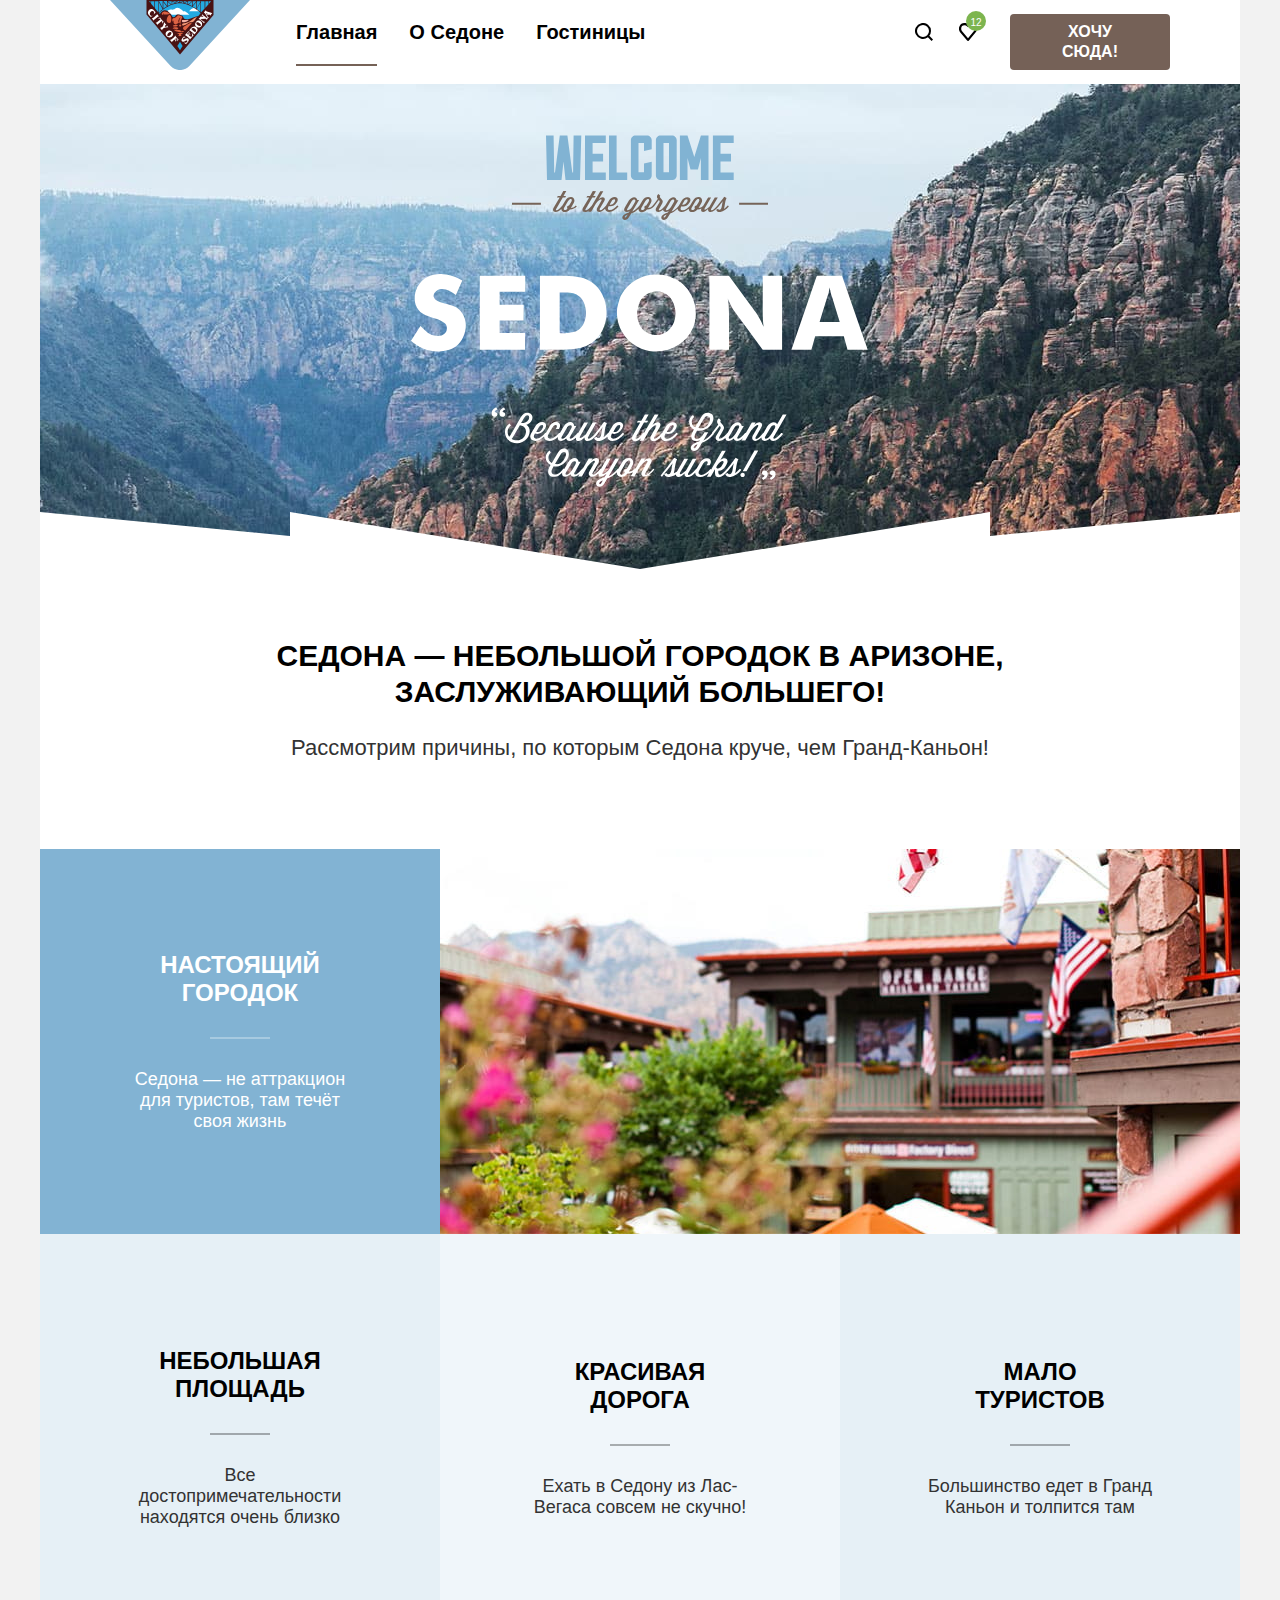
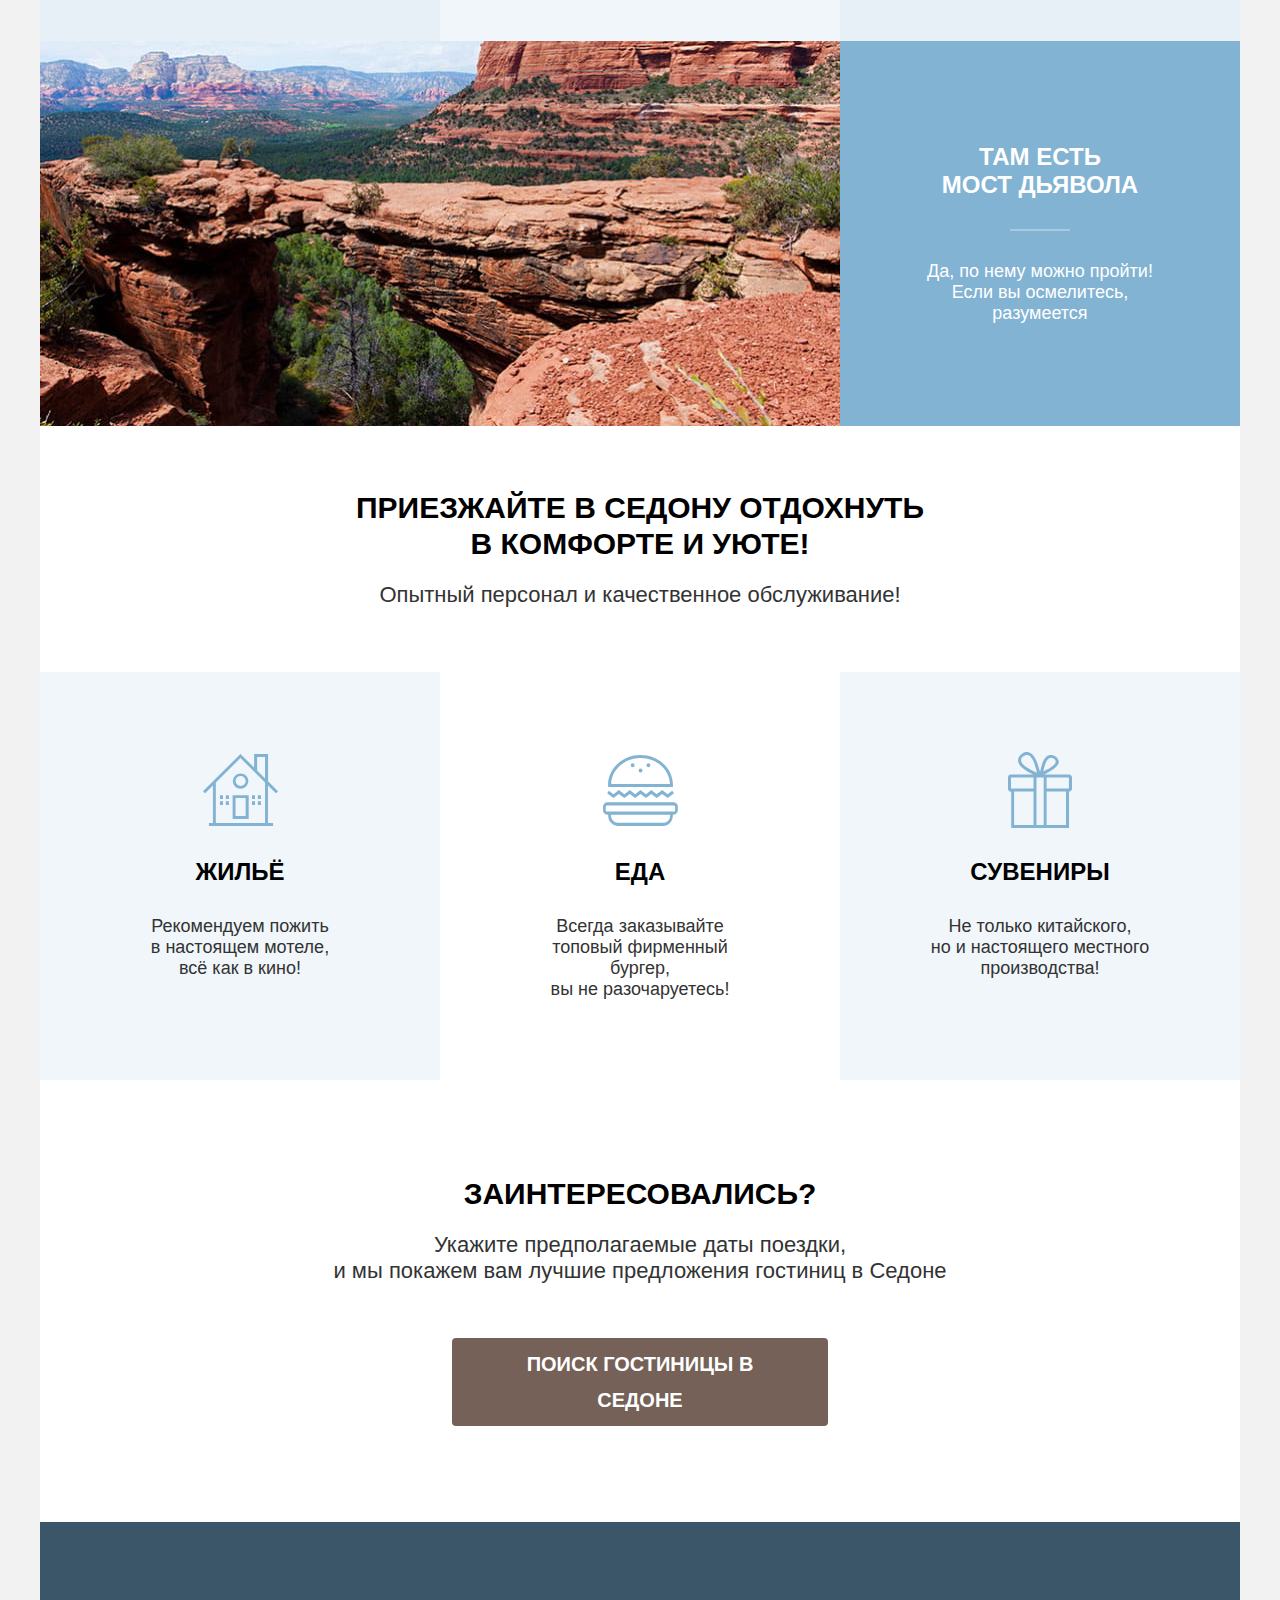
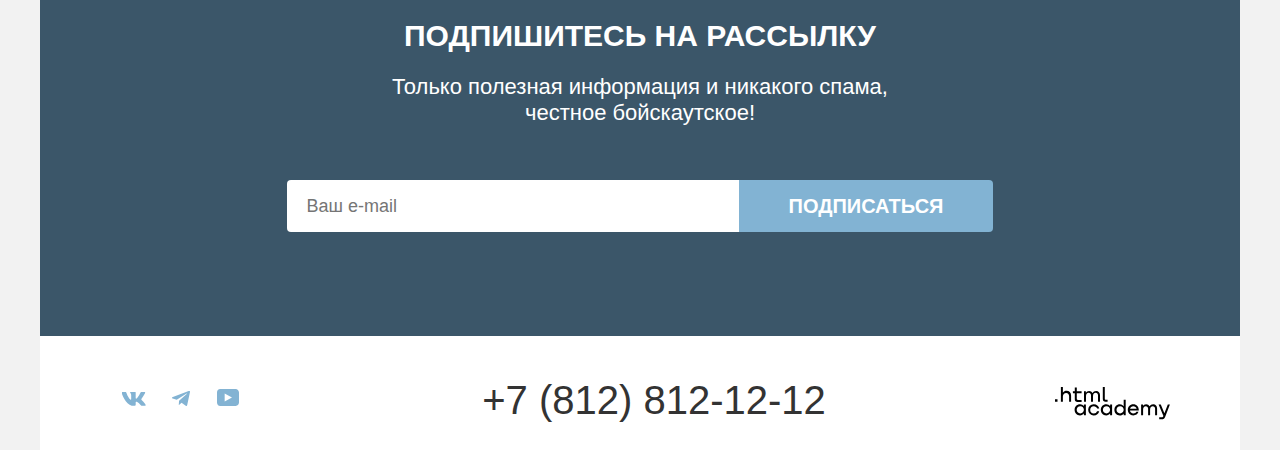
==== index.html @ d9945332 "Исправляет" ====
<!DOCTYPE html>
<html lang="ru">

<head>
  <meta charset="utf-8">
  <meta name="viewport" content="width=davice-width, intial-scale=1.0">
  <title>HTML Academy: Седона</title>
  <link rel="stylesheet" href="styles/styles.css">
</head>

<body>
  <div class="container">
    <!-- header -->
    <header class="page-header">
      <!-- navigation  -->
      <nav class="navigation">
        <a href="index.html" aria-current="page" class="link-logo">
          <img class="navigation-logo" src="images/logo/sedona-logo.svg" width="140" height="70"
            alt="Логотип города Седоны">
        </a>
        <ul class="navigation-list nobullet">
          <li class="navigation-item">
            <a class="navigation-link" href="index.html" aria-current="page">Главная</a>
          </li>
          <li class="navigation-item">
            <a class="navigation-link" href="#">О седоне</a>
          </li>
          <li class="navigation-item">
            <a class="navigation-link" href="catalog.html">Гостиницы</a>
          </li>
        </ul>
        <ul class="navigation-list navigation-user nobullet">
          <li class="navigation-item">
            <a class="navigation-link navigation-icon search-icon" href="#">
              <span class="visually-hidden">Поиск</span>
            </a>
          </li>
          <li class="navigation-item">
            <a class="navigation-link navigation-icon heart-icon" href="#">
              <span class="visually-hidden">Корзина</span>
              <span class="favourites-hotels">12</span>
            </a>
          </li>
        </ul>
        <button class="button navigation-button" type="button">Хочу сюда!</button>
      </nav>
    </header>

    <!-- main-->
    <main class="main-index main-container">
      <!-- main-bunner -->
      <section class="main-bunner">
        <h1 class="visually-hidden">Город Седона</h1>
        <img class="welcome-img" src="images/images/welcome.svg" width="458" height="352"
          alt="Надпись на английском языке:Welcome to gorgeos-SEDONA-because the grand canyor sucks!">
      </section>
      <!-- advantages -->
      <section class="advantages">
        <header class="advantages-section">
          <p class="slogan">Седона — небольшой городок в Аризоне,<span class="text">заслуживающий большего!</span>
          </p>
          <h2 class="advantages-header">Рассмотрим причины, по&nbsp;которым Седона круче, чем Гранд-Каньон!</h2>
        </header>

        <ul class="advantages-list nobullet">
          <li class="advantages-item advantages-row">
            <div class="background-basic">
              <h3 class="advantages-title-white decorative-strip strip-white">Настоящий городок</h3>
              <p class="advantages-description">Седона&nbsp;&mdash; не&nbsp;аттракцион для туристов, там течёт своя
                жизнь
              </p>
            </div>
            <img class="img-advantages" src="images/images/view_hotel.jpg" width="800" height="385"
              alt="Отель города Седоны">
          </li>

          <li class="advantages-item advantages_block">
            <h3 class="advantages-title decorative-strip">Небольшая площадь</h3>
            <p class="advantages-description">Все достопримечательности находятся очень близко</p>
          </li>

          <li class="advantages-item advantages_block">
            <h3 class="advantages-title decorative-strip">Красивая <span class="text">дорога</span></h3>
            <p class="advantages-description">Ехать в&nbsp;Седону из&nbsp;Лас-Вегаса совсем не&nbsp;скучно!</p>
          </li>
          <li class="advantages-item advantages_block">
            <h3 class="advantages-title decorative-strip">Мало <span class="text">туристов </span></h3>
            <p class="advantages-description">Большинство едет в&nbsp;Гранд Каньон и&nbsp;толпится там</p>
          </li>

          <li class="advantages-item advantages-row">
            <img class="img-advantages" src="images/images/bridge.jpg" width="800" height="385" alt="Мост дьявола">
            <div class="background-basic">
              <h3 class="advantages-title-white decorative-strip strip-white">Там есть <span class="text">мост
                  дьявола</span></h3>
              <p class="advantages-description">Да, по&nbsp;нему можно пройти! Если вы&nbsp;осмелитесь, разумеется</p>
            </div>
          </li>
        </ul>
      </section>

      <!-- services -->
      <section class="services">
        <div class="services-container">
          <h2 class="visually-hidden">Сервис</h2>
          <p class="title"> Приезжайте в&nbsp;Седону отдохнуть <span class="text">в&nbsp;комфорте и&nbsp;уюте!</span>
          </p>
          <p class="subtitle-services">Опытный персонал и&nbsp;качественное обслуживание!</p>
        </div>
        <ul class="services-list nobullet">

          <li class="services-item">
            <h3 class="services-title servis-title-icon servis-title-house">Жильё</h3>
            <p class="services-description">Рекомендуем пожить <span class="text">в настоящем мотеле,</span>
                всё как в кино!</p>
          </li>

          <li class="services-item">
            <h3 class="services-title servis-title-icon servis-title-eat">Еда</h3>
            <p class="services-description">Всегда заказывайте
              <span class="text">топовый фирменный бургер,</span> вы&nbsp;не&nbsp;разочаруетесь!</p>
          </li>

          <li class="services-item">
            <h3 class="services-title servis-title-icon servis-title-gift">Сувениры</h3>
            <p class="services-description">Не&nbsp;только китайского,
              но&nbsp;и&nbsp;настоящего местного производства!</p>
          </li>
        </ul>
      </section>

      <!-- promo -->
      <section class="promo">
        <h2 class="visually-hidden">Поиск гостиницы</h2>
        <p class="promo-bunner">Заинтересовались?</p>
        <p class="promo-text">Укажите предполагаемые даты поездки,<span class="text">и мы&nbsp;покажем вам лучшие
            предложения гостиниц
            в&nbsp;Седоне</span>
        </p>
        <a class="button button-promo" href="catalog.html">Поиск гостиницы в Седоне</a>
      </section>
    </main>

    <!--footer-->
    <footer class="page-footer">
      <section class="newsletter">
        <h2 class="page-footer-title">Подпишитесь на рассылку</h2>
        <p class="newsletter-description">Только полезная информация и&nbsp;никакого спама, <span class="text">честное
            бойскаутское!</span></p>
        <form class="newsletter-form" action="https://echo.htmlacademy.ru/" method="post">
          <label class="visually-hidden" for="newsletter-email">Email</label>
          <input class="field " placeholder="Ваш e-mail" type="email" name="newsletter-email" id="newsletter-email"
            required>
          <button class="button newsletter-button" type="submit">Подписаться</button>
        </form>
      </section>

      <div class="fotter-social-container">
        <section class="footer-social">
          <h2 class="visually-hidden">Социальные сети</h2>
          <ul class="social nobullet">
            <li class="social-item">
              <a class="footer-social-link footer-social-vk" href="https://vk.com/htmlacademy">
                <span class="visually-hidden">Вконтакте</span>
                <svg aria-hidden="true" focusable="false" width="24" height="14" viewBox="0 0 24 14"
                  xmlns="http://www.w3.org/2000/svg">
                  <path
                    d="M23.11.8c.17-.55 0-.95-.79-.95h-2.63c-.67 0-.97.35-1.14.73 0 0-1.34 3.2-3.23 5.27-.61.61-.89.8-1.22.8-.17 0-.42-.19-.42-.74V.8c0-.66-.18-.95-.74-.95H8.81c-.41 0-.67.31-.67.59 0 .63.95.77 1.05 2.52v3.8c0 .83-.16.98-.49.98-.89 0-3.05-3.21-4.34-6.89-.25-.71-.5-1-1.17-1H.56c-.75 0-.9.35-.9.73 0 .68.89 4.07 4.15 8.55 2.17 3.06 5.22 4.72 8 4.72 1.67 0 1.88-.37 1.88-1v-2.31c0-.74.16-.89.69-.89.39 0 1.05.19 2.61 1.67 1.78 1.75 2.07 2.53 3.08 2.53h2.62c.75 0 1.13-.37.91-1.09-.24-.73-1.09-1.78-2.21-3.03-.62-.71-1.53-1.47-1.81-1.85-.39-.5-.28-.71 0-1.15 0 0 3.2-4.43 3.53-5.93Z" />
                </svg>
              </a>
            </li>
            <li class="social-item">
              <a class="footer-social-link footer-social-tw" href="https://t.me/htmlacademy">
                <span class="visually-hidden">Телеграмм</span>
                <svg aria-hidden="true" focusable="false" width="18" height="15" viewBox="0 0 18 15"
                  xmlns="http://www.w3.org/2000/svg">
                  <path
                    d="M16.78-.05.84 6.1c-1.09.44-1.09 1.04-.2 1.31l4.09 1.28 9.47-5.97c.45-.28.86-.13.52.17L7.05 9.81l-.28 4.22c.41 0 .59-.19.82-.41l1.99-1.93 4.14 3.05c.76.42 1.31.21 1.5-.7l2.71-12.8c.28-1.11-.42-1.62-1.15-1.29Z" />
                </svg>
              </a>
            </li>
            <li class="social-item">
              <a class="footer-social-link footer-social-youtube" href="https://www.youtube.com/user/htmlacademyru">
                <span class="visually-hidden">Ютуб</span>
                <svg width="22" height="17" viewBox="0 0 22 17" xmlns="http://www.w3.org/2000/svg"><path fill="none" d="M0 0h22v17H0z"/><path d="M18.6 0H3.17C1.31 0 0 1.59 0 3.4v10.09C0 15.4 1.31 17 3.17 17h15.65c1.64 0 3.18-1.6 3.18-3.4V3.4C21.78 1.59 20.46 0 18.6 0ZM7.66 12.53V4.46l7.33 4.04-7.33 4.03Z"/></svg>
              </a>
            </li>
          </ul>
         
        </section>
        <section class="footer-contacts">
          <h2 class="visually-hidden">Контакты</h2>
          <address class="contacts-adress">
            <a class="contacts-phone" href="tel:+78128121212">+7 (812) 812-12-12</a>
          </address>
        </section>
        <section class="logo-htmlacademy">
          <a href="https://htmlacademy.ru/" class="link-htmlacademy">
            <svg role="img" aria-label="Логотип HTML академии" width="115" height="33" viewBox="0 0 115 33"
              xmlns="http://www.w3.org/2000/svg">
              <path
                d="M11.6 3.85c-1.6 0-2.8.7-3.6 1.7h-.11v-6.2h-2v15.5h2v-5.3c0-2.1 1.3-3.6 3.31-3.6 1.8 0 2.9 1.4 2.9 3.2v5.7h2V8.53c0-2.87-1.87-4.68-4.5-4.68Zm36.2 8.2c0 1.7 1 2.7 2.8 2.7h2v-2h-1.71c-.69 0-1.09-.4-1.09-1.1V-.65h-2v12.7Zm-21.2-7.9h-4.8V.45h-2.01v3.8h-1.9v2h1.9v6c0 1.7 1.01 2.7 2.71 2.7h4.1v-2h-3.71c-.69 0-1.09-.4-1.09-1.1v-5.7h4.8v-2Zm14.5-.2c-1.6 0-2.9.8-3.5 2.1h-.1a3.74 3.74 0 0 0-3.4-2.1c-1.4 0-2.5.8-3.1 1.8h-.11v-1.6H29v10.6h2v-5.4c0-2 1-3.5 2.6-3.5 1.5 0 2.4 1 2.4 2.6v6.3h2v-5.6c0-2.4 1.39-3.3 2.6-3.3 1.5 0 2.4 1 2.4 2.6v6.3h2V8.02c0-2.38-1.48-4.07-3.9-4.07ZM0 12.25v2.6h2.5v-2.6H0Zm68.69 6.9a4.9 4.9 0 0 0-3.89-1.9c-3.1 0-5.41 2.3-5.41 5.6s2.21 5.6 5.41 5.6c1.7 0 3-.8 3.8-1.8h.09v1.5h2v-15.4h-2v6.4Zm-39.8-.1a4.82 4.82 0 0 0-3.89-1.8c-3.11 0-5.4 2.3-5.4 5.6s2.29 5.6 5.4 5.6c1.8 0 3-.8 3.8-1.9h.09v1.6h2v-10.6h-2v1.5Zm15.31 2.3c-.5-2.4-2.6-4.1-5.4-4.1a5.4 5.4 0 0 0-5.6 5.6 5.4 5.4 0 0 0 5.6 5.6c2.8 0 4.9-1.8 5.4-4.2h-2.1a3.41 3.41 0 0 1-3.3 2.3c-2.2 0-3.6-1.6-3.6-3.6s1.4-3.6 3.6-3.6c1.59 0 2.8 1 3.3 2.2h2.1v-.2Zm10.9-2.3a4.87 4.87 0 0 0-3.9-1.8c-3.1 0-5.4 2.3-5.4 5.6s2.3 5.6 5.4 5.6c1.8 0 3-.8 3.8-1.9h.1v1.6h2v-10.6h-2v1.5Zm23.2-1.8c-3.3 0-5.5 2.5-5.5 5.6 0 3 2.09 5.6 5.5 5.6 2.5 0 4.5-1.3 5.2-3.6h-2.11c-.5 1-1.59 1.6-3 1.6-1.89 0-3.29-1.3-3.39-2.9h8.8l.01-.45c0-3.37-2.16-5.85-5.51-5.85Zm19.9 0c-1.6 0-2.9.8-3.6 2h-.1c-.61-1.2-1.8-2-3.4-2-1.4 0-2.5.7-3.1 1.8v-1.5h-1.9v10.6h2v-5.4c0-2 1-3.4 2.6-3.5 1.5 0 2.4 1 2.4 2.6v6.3h2v-5.6c0-2.4 1.4-3.3 2.6-3.3 1.5 0 2.4 1 2.4 2.6v6.3h2v-6.74c0-2.47-1.48-4.16-3.9-4.16Zm11.2 9.1-3.6-8.9h-2.2l4.8 11.6c-.3.9-.7 1.2-1.7 1.2h-2.5v2h2.5c1.8 0 2.8-.8 3.5-2.6l4.7-12.2h-2.1l-3.4 8.9Zm-31.1-7.2c1.7 0 3 1 3.3 2.6h-6.5c.29-1.5 1.5-2.6 3.2-2.6Zm-53 7.3c-2.2 0-3.6-1.6-3.6-3.6s1.4-3.6 3.6-3.6 3.59 1.6 3.59 3.6c0 1.9-1.39 3.6-3.59 3.6Zm26.2 0c-2.2 0-3.61-1.6-3.61-3.6s1.41-3.6 3.61-3.6 3.6 1.6 3.6 3.6c0 1.9-1.5 3.6-3.6 3.6Zm13.6 0c-2.21 0-3.6-1.6-3.6-3.6s1.39-3.6 3.6-3.6c2.2 0 3.59 1.6 3.59 3.6-.09 2-1.5 3.6-3.59 3.6Z" />
            </svg>
          </a>
        </section>
      </div>
    </footer>
  </div>
</body>

</html>
---- styles/styles.css ----
@font-face {
  font-family: "Pt Sans";
  font-style: normal;
  font-weight: 400;
  src: url(../fonts/ptsans-400.woff2);
  font-display: swap;
}

@font-face {
  font-family: "Pt Sans";
  font-style: normal;
  font-weight: 700;
  src: url(../fonts/ptsans-700.woff2);
  font-display: swap;
}

html {
  height: 100%;
}

body {
  margin: 0;
  display: flex;
  flex-direction: column;
  min-height: 100%;
  min-width: 1200px;
  font-family: "Pt Sans", sans-serif;
  font-size: 18px;
  font-weight: 400;
  line-height: 21px;
  background-color: #f2f2f2;
  color: #333333;
}

.container {
  margin: 0;
  height: 100%;
  flex-grow: 1;
  display: flex;
  flex-direction: column;
  background-color: #ffffff;
  width: 1200px;
  margin: 0 auto;
}

/* visually-hidden  */
.visually-hidden {
  position: absolute;
  width: 1px;
  height: 1px;
  margin: -1px;
  border: 0;
  padding: 0;
  white-space: nowrap;
  clip-path: inset(100%);
  clip: rect(0 0 0 0);
  overflow: hidden;
}

/* navigation */
.page-header {
  padding-left: 70px;
  padding-right: 70px;
}

.link-logo {
  margin-right: 30px;
  display: block;
  margin-bottom: -6px;
}

.navigation-logo {
  display: block;
  position: relative;
  width: 140px;
  height: 70px;
}

.navigation-logo:hover {
  opacity: 0.7;
}

.navigation {
  display: flex;
  margin: 0 auto;
  align-items: start;
}

.navigation-list {
  margin: 0;
  padding: 0;
  display: flex;
  align-items: center;
  flex-wrap: wrap;
  max-width: 560px;
}

.navigation-link {
  position: relative;
  display: block;
  font-size: 20px;
  font-weight: 700;
  line-height: 24px;
  text-align: left;
  text-transform: capitalize;
  text-decoration: none;
  list-style-type: none;
  color: #000000;
  padding: 20px 16px;
}

.navigation-link[aria-current="page"]::after {
  position: absolute;
  display: block;
  content: "";
  background-color: #756257;
  height: 2px;
  bottom: -2px;
  left: 16px;
  right: 16px;
  ;
}

.navigation-user {
  margin-left: auto;
  margin-right: 20px;
  max-width: 150px;
}

.navigation-user .navigation-link {
  width: 44px;
  height: 64px;
  padding: 0;
}

.navigation-link:hover {
  opacity: 0.7;
}

.navigaton-link:active {
  opacity: 0.1;
}

.navigation-icon {
  background-repeat: no-repeat;
  background-position: center;
  width: 20px;
  height: 20px;
  background-size: 18px 18px;
}

.search-icon {
  background-image: url(../images/icons/search.svg);
}

.heart-icon {
  background-image: url(../images/icons/heart.svg);
  position: relative;
}

.favourites-hotels {
  position: absolute;
  width: 20px;
  height: 20px;
  left: 20px;
  right: -20px;
  top: 11px;
  bottom: -11px;
  color: #ffffff;
  border-radius: 10px;
  background-color: #7db54f;
  font-family: "Pt Sans", sans-serif;
  font-size: 10px;
  font-weight: 400;
  text-align: center;
  transition: background-color 250ms ease-in-out, color 250ms ease-in-out;
}

.nobullet {
  list-style-type: none;

}

.button {
  font-family: "Pt Sans", sans-serif;
  font-size: 16px;
  font-weight: 700;
  line-height: 20px;
  text-transform: uppercase;
  color: #ffffff;
  text-align: center;
  border-radius: 4px;
  background-color: #756157;
  text-decoration: none;
  display: inline-block;
  box-sizing: border-box;
  cursor: pointer;
  border: none;
}


.navigation-button {
  width: 160px;
  padding: 8px 34px;
  margin: 14px 0;
}

.navigation-button:not(:disabled):hover {
  background-color: #615048;
}

.navigation-button:not(:disabled):active {
  opacity: 0.3;
}

.navigation-button:disabled {
  background-color: #e5e5e5;
}

.main-container {
  flex-grow: 1;
}

/* main */

/* main-bunner */
.welcome-img {
  width: 458px;
  height: 352px;
  display: block;
  margin-left: auto;
  margin-right: auto;
  margin-bottom: 25px;
}

.main-bunner {
  background-image: url(../images/images/index-background.jpg);
  background-repeat: no-repeat;
  background-size: cover;
  text-align: center;
  background-color: #3b5669;
  color: #ffffff;
  padding: 51px 70px 0px;
}

.main-bunner::after {
  content: " ";
  display: block;
  background-image: url(../images/icons/ornament-bunner.svg);
  background-position: center;
  background-repeat: no-repeat;
  width: 1200px;
  height: 57px;
  margin-left: -70px;
  margin-right: -70px;
}

/* advantages */
.advantages-section {
  padding: 69px 70px 88px;
}

.slogan {
  color: #000000;
  font-size: 30px;
  font-weight: 700;
  line-height: 36px;
  text-transform: uppercase;
  display: block;
  margin: 0;
  margin-bottom: 25px;
}

.text {
  display: block;
}

.advantages-header {
  color: #333333;
  font-size: 22px;
  font-weight: 400;
  line-height: 26px;
  margin: 0;
}

/* advantages-list */

.advantages-list {
  margin: 0;
  padding: 0;
  display: flex;
  flex-wrap: wrap;
}

.advantages-item {
  display: flex;
  justify-content: center;
  flex-direction: column;
  min-height: 200px;
}

.advantages-row {
  display: flex;
  width: 100%;
  flex-direction: row;
}


.background-basic {
  width: 400px;
  padding: 102px 85px;
  box-sizing: border-box;
  background-color: #82b3d3;
  color: #ffffff;
}


.advantages_block {
  width: 400px;
  padding: 113px 85px;
  box-sizing: border-box;
}

.advantages_block:nth-child(odd) {
  background-color: #83b3d31f;
}

.advantages_block:nth-child(even) {
  background-color: #82b3d433;
}


.img-advantages {
  display: block;
  width: 800px;
  height: 385px;
  background-color: #82b3d3;
}

.advantages {
  text-align: center;
}

.advantages-description {
  margin: 0;
}

.advantages-title {
  font-size: 24px;
  font-weight: 700;
  line-height: 28px;
  text-transform: uppercase;
  color: #000000;
}

.advantages-title-white {
  text-transform: uppercase;
  font-size: 24px;
  font-weight: 700;
  line-height: 28px;
  margin: 0;
  margin-bottom: 30px;
}

.advantages-title {
  margin: 0;
  margin-bottom: 30px;
}

.decorative-strip::after {
  content: '';
  display: block;
  margin: 0 auto;
  margin-top: 30px;
  width: 60px;
  height: 2px;
  background-color: #0000004d;
}

.strip-white::after {
  background-color: #ffffff4d;
}

/* services */

.services-container {
  padding: 64px 70px;
  margin: 0;
}

.services {
  text-align: center;
}

.title {
  font-size: 30px;
  font-weight: 700;
  line-height: 36px;
  text-align: center;
  text-transform: uppercase;
  color: #000000;
  margin: 0;
  margin-bottom: 20px;
}

.subtitle-services {
  margin: 0;
  padding: 0;
}

.services-list {
  display: flex;
  justify-content: center;
  margin: 0;
  padding: 0;
}

.services-item {
  width: 400px;
  padding: 80px 85px 80px 85px;
  box-sizing: border-box;
}

.subtitle-services {
  font-size: 22px;
  font-weight: 400;
  line-height: 26px;
}

.services-title {
  font-size: 24px;
  font-weight: 700;
  line-height: 28px;
  text-align: center;
  text-transform: uppercase;
  color: #000000;
  margin: 0;
  margin-bottom: 30px;
}

.servis-title-icon::before {
  content: " ";
  background-position: center;
  background-size: contain;
  background-repeat: no-repeat;
  display: block;
  margin: 0 auto;
  margin-bottom: 30px;
  width: 75px;
  height: 76px;
}

.servis-title-house::before {
  background-image: url(../images/icons/house-icon.svg);

}

.servis-title-eat::before {
  background-image: url(../images/icons/burger-icon.svg);
}

.servis-title-gift::before {
  background-image: url(../images/icons/gift-icon.svg);

}

.services-description {
  color: #333333;
  padding: 0;
  margin: 0;
  align-items: center;
}

.services-item:nth-child(1),
.services-item:nth-child(3) {
  background-color: #83b3d31f;
}

/* promo */

.promo {
  padding: 96px 70px;
  text-align: center;
}

.promo-bunner {
  font-size: 30px;
  font-weight: 700;
  line-height: 36px;
  letter-spacing: 0%;
  text-transform: uppercase;
  color: #000000;
  margin: 0;
  margin-bottom: 20px;
}

.promo-text {
  font-size: 22px;
  font-weight: 400;
  line-height: 26px;
  margin: 0;
  padding: 0;
  margin-bottom: 54px;
}

.button-promo {
  text-decoration: none;
  display: block;
  margin: 0 auto;
  padding: 8px 50px;
  width: 376px;
  font-family: "PT Sans", sans-serif;
  font-size: 20px;
  font-weight: 700;
  line-height: 36px;
}

.button-promo:not(:disabled):hover {
  background-color: #615048;
}

.button-promo:not(:disabled):active {
  opacity: 0.3;
}

.button-promo:disabled {
  background-color: #e5e5e5;
}

/* footer */

/* newsletter */
.newsletter {
  background-image: url(../images/images/subscribe.jpg);
  background-size: cover;
  background-color: #3b5669;
  color: #ffffff;
  padding: 96px 70px 104px;
}


.page-footer-title {
  font-size: 30px;
  font-weight: 700;
  line-height: 36px;
  text-transform: uppercase;
  padding: 0;
  margin: 0;
  margin-bottom: 20px;
  text-align: center;
}

.newsletter-description {
  font-size: 22px;
  font-weight: 400;
  line-height: 26px;
  text-align: center;
  padding: 0;
  margin: 0;
  margin-bottom: 54px;
}

.newsletter-form {
  display: flex;
  align-items: center;
  justify-content: center;
}

.field {
  display: block;
  border: none;
  width: 452px;
  padding: 14px 20px 14px 20px;
  box-sizing: border-box;
  font-family: inherit;
  font-size: 18px;
  font-weight: 400;
  line-height: 24px;
  border-radius: 4px 0px 0px 4px;
  cursor: pointer;
}

.field-color {
  background-color: #f2f2f2;
}

.newsletter-button {
  border-radius: 0px 4px 4px 0px;
  background-color: #82b3d3;
  padding: 8px 50px;
  font-size: 20px;
  font-weight: 700;
  line-height: 36px;
}

.newsletter-button:not(:disabled):hover {
  background-color: #68a2ca;
}

.newsletter-button:not(:disabled):active {
  background-color: #82b3d3;
  opacity: 0.6;
}

.newsletter-button:disabled {
  background-color: #e5e5e5;
}

/* social */

.fotter-social-container {
  width: 1060px;
  display: flex;
  justify-content: space-between;
  margin: 0;
  padding: 44px 70px 30px;
  align-items: start;
}

.social {
  display: flex;
  width: 188px;
  align-items: center;
  margin: 0;
  padding: 0;
  flex-wrap: wrap;
}

.social-item {
  width: 47px;
  height: 40px;
  display: flex;
  align-items: center;
  justify-content: center;
}

.footer-social-link {
  fill: #83b3d3;
  display: inline-block;
}

.footer-social-link:hover svg {
  fill: #68a2ca;
}

.footer-social-link:active svg {
  fill: #68a2ca;
  opacity: 0.3;
}

.contacts-phone {
  font-family: "PT Sans"sans-serif;
  font-size: 40px;
  font-weight: 400;
  line-height: 40px;
  text-transform: uppercase;
  color: inherit;
  text-align: center;
  text-decoration: none;
  font-style: normal;
}

.contacts-phone:hover {
  color: #756157;
}

.contacts-phone:active {
  color: #756157;
  opacity: 0.3;
}

.logo-htmlacademy {
  width: 160px;
  height: 33px;
  display: flex;
  flex-wrap: wrap;
  justify-content: end;
  align-self: flex-end;
  gap: 5px;
}

.link-htmlacademy {
  display: block;
}

.link-htmlacademy svg:hover {
  fill: #756157;
}

.link-htmlacademy svg:active {
  fill: #756157;
  opacity: 0.3;
}

/* modal */
.modal-container {
  position: fixed;
  top: 0;
  left: 0;
  display: flex;
  width: 100%;
  height: 100%;
  background-color: rgba(242, 242, 242, 0.8);
}

.modal {
  position: relative;
  margin: auto;
  background: #ffffff;
  padding: 64px 70px;
  border-radius: 30px;
}

.modal-auth {
  width: 577px;
  display: flex;
}

.modal-close-button {
  position: absolute;
  right: 52px;
  top: 64px;
  width: 52px;
  height: 52px;
  padding: 0;
  background-image: url(../images/icons/close.svg);
  background-repeat: no-repeat;
  background-position: center;
  background-color: #f2f2f2;
  border: none;
  border-radius: 30px;
  cursor: pointer;
}

.modal-close-button:hover {
  background-color: #e6e6e6;
}

.modal-close-button:active {
  opacity: 0.6;
}

.modal-title {
  margin: 0;
  margin-bottom: 64px;
  font-family: "PT Sans", sans-serif;
  font-size: 30px;
  font-weight: 700;
  line-height: 36px;
  color: #000000;
  text-transform: uppercase;
}

.modal-fieldset {
  border: none;
  display: flex;
  flex-direction: column;
  margin: 0;
  padding: 0;
}

.field-date {
  display: grid;
  width: 577px;
  grid-template-columns: auto 440px;
  grid-template-rows: 48px auto;
  margin-bottom: 24px;
  align-items: start;
}

.field-date-text {
  color: #000000;
  font-family: "PT Sans", sans-serif;
  font-size: 20px;
  font-weight: 700;
  line-height: 24px;
  margin: 0;
  grid-row: 1 / -1;
  min-height: 48px;
  display: flex;
  align-items: center;
}

.auth-form-field {
  margin: 0;
  padding: 12px 20px 12px 20px;
  border-radius: 4px;
  background: #f2f2f2;
  width: 440px;
  box-sizing: border-box;
  color: #000000;
  font-family: inherit;
  font-size: 18px;
  font-weight: 700;
  line-height: 24px;
  appearance: none;
  background-image: url(../images/icons/date.svg);
  background-repeat: no-repeat;
  background-position: right 22px center;
  padding-right: 40px;

}

.auth-form-field:not(:disabled):hover {
  background-color: #e6e6e6;
}

.date-inputauth-form-field:not(:placeholder-shown) {
  background-color: #e6e6e6;
  outline: 3px solid #000000;
}

.auth-form-field:disabled {
  opacity: 0.2;
}

.text-error {
  display: block;
  color: #ff5757;
  font-family: inherit;
  font-size: 16px;
  font-weight: 400;
  line-height: 21px;
  grid-column: 2 / 3;
  padding-top: 4px;
  padding-left: 20px;

}

.text-error-showed {
  color: #333333;
}

.modal-fieldset-quantity {
  display: grid;
  grid-template-columns: 247px 247px;
  gap: 88px;
  align-items: center;
  margin-bottom: 48px;
}

.field-date-guest {
  display: grid;
  grid-template-columns: auto 40px 31px 40px;
  align-items: center;
}
.children{
  gap:10px;
}

.button-quantity {
  border: none;
  background-color: #f2f2f2;
  padding: 14px 10px;
  width: 40px;
  height: 48px;
  box-sizing: border-box;
  cursor: pointer;
}

.button-quantity svg {
  display: block;
  margin: 0 auto;
  fill: #000000;
  opacity: 0.3;
  cursor: pointer;
}

.button-quantity:not(disabled):hover svg {
  opacity: 1;
}

.button-quantity:not(disabled):active svg {
  opacity: 0.3;
}

.button-quantity:disabled svg {
  opacity: 0.1;
}

.button-minus {
  border-radius: 4px 0 0 4px;
}

.button-plus {
  border-radius: 0 4px 4px 0;
}

.quantity {
  width: 31px;
  border: none;
  background: #f2f2f2;
  padding: 14px 10px 14px 10px;
  box-sizing: border-box;
  color: #000000;
  font-family: inherit;
  font-size: 18px;
  font-weight: 700;
  line-height: 20px;
  z-index: 1;
  cursor: pointer;
}

.quantity:hover {
  opacity: 0.7;
}

.quantity[type="number"]::-webkit-inner-spin-button,
.quantity[type="number"]::-webkit-outer-spin-button {
  -webkit-appearance: none;
  margin: 0;
}

.tooltip-toggle {
  border: none;
  background-color: #ffffff;
  padding: 0;
  margin: 0;
  display: block;
}

.tooltip {
  position: relative;
}

.tooltip-toggle {
  border: none;
  padding: 0;
  margin: 0;
  display: block;
   width: 26px;
  height: 26px; 
  background-color: #83b3d3;
  background-image: url(../images/icons/info-button.svg);
  background-repeat: no-repeat;
  background-position: center;
  border-radius: 50%; 

}

.tooltip-icon {
  display: block;
  margin: 0 auto;
}

.tooltip-text {
  border-radius: 10px;
  background: #333333;
  color: #ffffff;
  font-family: inherit;
  font-size: 16px;
  font-weight: 400;
  line-height: 20px;
  padding: 15px 18px 18px 22px;
  width: 256px;
  height: 143px;
  box-sizing: border-box;
  position: absolute;
  z-index: 1;
  left: -115px;
  bottom: -160px;
  display: none;
}

.tooltip-text::before {
  position: absolute;
  content: "";
  top: -9px;
  right: 120px;
  width: 19px;
  height: 9px;
  background-image: url(../images/icons/tooltip-text.svg);
}

.tooltip-toggle:hover+.tooltip-text,
.tooltip-toggle:focus+.tooltip-text {
  display: block;
}

.button-modal {
  border-radius: 10px;
  background-color: #83b3d3;
  font-size: 20px;
  font-weight: 700;
  line-height: 24px;
  width: 577px;
  padding: 18px 77px 18px 77px;
  box-sizing: border-box;
}

.button-modal:not(:disabled):hover {
  background: #68a2ca;
}

.button-modal:not(:disabled):active {
  opacity: 0.3;
}

.button-modal:disabled {
  background-color: #e5e5e5;
}

/* catalog */
.header {
  background-image: url(../images/images/filter-background.jpeg);
  background-repeat: no-repeat;
  background-color: #1c2643;
  background-size: cover;
  color: #ffffff;
  padding: 36px 70px 61px;
}

.inner-header-title {
  font-size: 60px;
  font-weight: 700;
  line-height: 78px;
  text-align: left;
  margin: 0;
  padding: 0;
  margin-bottom: 8px;
}

/* .breadcrumbs */
.breadcrumbs {
  display: flex;
  margin: 0;
  padding: 0;
}

.breadcrumbs-item {
  color: #ffffff;
  font-size: 16px;
  font-weight: 400;
  line-height: 21px;
  text-align: left;
  display: flex;
  align-items: center;
  justify-content: center;
}

.breadcrumbs-link {
  color: inherit;
  text-decoration: none;
}

.breadcrumbs-link-main {
  background-image: url(../images/icons/breadcrumbs.svg);
  background-size: contain;
  background-position: center;
  background-repeat: no-repeat;
  width: 12px;
  height: 12px;
  display: block;
}

.breadcrumbs-item:not(:last-child)::after {
  content: "";
  display: block;
  background-image: url(../images/icons/breadcrumbs-arrow.svg);
  background-size: contain;
  background-position: center;
  background-repeat: no-repeat;
  width: 6px;
  height: 10px;
  margin-left: 12px;
  margin-right: 10px;
}

.breadcrumbs-link:hover {
  opacity: 0.6;
}

.breadcrumbs-link:active {
  opacity: 0.3;
}

.heading {
  padding: 0;
  margin-bottom: 40px;
}

/* catalog-filter */
.catalog-hotels-filter {
  display: flex;
  flex-wrap: wrap;
  gap: 70px;
}

.catalog-filter-group {
  display: flex;
  flex-direction: column;
  justify-content: flex-start;
  align-items: flex-start;
  flex-wrap: wrap;
  margin: 0;
  padding: 0;
  border: 0 none;
}


.catalog-filter-title {
  padding: 0;
  font-size: 20px;
  font-weight: 700;
  line-height: 24px;
  text-align: left;
  text-transform: capitalize;
  margin-bottom: 33px;
}

.catalog-filter-list {
  display: flex;
  flex-direction: column;
  justify-content: flex-start;
  align-items: flex-start;
  margin: 0;
  padding: 0;
  gap:19px;
}

.catalog-filter-item {
  display: flex;
  align-items: center;
}

.control {
  display: flex;
  align-items: center;
  justify-content: center;
}

.control-input {
  appearance: none;
  display: inline-block;
  margin: 0;
  width: 20px;
  height: 20px;
  background-color: #ffffff;
  background-repeat: no-repeat;
  background-position: center;
  background-size: contain;
  vertical-align: baseline;
  border-radius: 5px;
  margin-right: 16px;
  cursor: pointer;
}

.control-input-radio {
  border-radius: 12px;
}

.control-input-checkbox:checked {
  background-image: url(../images/icons/check-mark.svg);
  background-size: 12px 12px;
  background-repeat: no-repeat;
  background-position: center;
}

.control-input-radio:checked::before {
  content: "";
  display: block;
  width: 10px;
  height: 10px;
  background-color: #3f5e72;
  border-radius: 5px;
  margin: 5px;
}

.control:hover {
  opacity: 0.3;
}

.control:active {
  opacity: 0.6;
}

.filter-container {
  margin-left: auto;
  display: flex;
  gap: 70px;
}


/* range */
.range-container {
  display: flex;
  margin-bottom: 43px;
}

.range-input[type="number"]::-webkit-inner-spin-button,
.range-input[type="number"]::-webkit-outer-spin-button {
  -webkit-appearance: none;
  margin: 0;
}

.catalog-filter-label {
  display: block;
  background-color: #f2f2f2;
  position: relative;
  margin-right: 2px;
  border-radius: 4px 0px 0px 4px;
}

.catalog-filter-label-right {
  border-radius: 0px 4px 4px 0px;
}

.range-container-scale {
  margin-bottom: 16px;
}

.range-input {
  display: block;
  width: 143px;
  padding: 12px 20px;
  padding-right: 40px;
  box-sizing: border-box;
  color: #000000;
  font-family: inherit;
  font-size: 18px;
  font-weight: 700;
  line-height: 24px;
  cursor: pointer;
  border: none;
  border-radius: 4px 0px 0px 4px;
  background-color: transparent;
}

.range-input-right {
  border-radius: 0px 4px 4px 0px;
}

.range-text {
  position: absolute;
  content: "";
  top: 12px;
  right: 20px;
  width: 20px;
  height: 24px;
  color: rgb(170, 170, 170);
  font-family: inherit;
  font-size: 18px;
  font-weight: 400;
  line-height: 24px;
}

.range-input::placeholder {
  color: #000000;
  font-family: inherit;
  font-size: 18px;
  font-weight: 700;
  line-height: 24px;
}


.range-input:hover {
  background-image: #e6e6e6;
}

.range-input:placeholder-shown {
  background: #f2f2f2
}

.range-scale {
  position: relative;
  width: 287px;
  height: 4px;
  background-color: grey;
}

.range-bar {
  position: absolute;
  width: 226px;
  height: 4px;
  background-color: #ffffff;
  left: 0;
}

.range-toggle {
  position: absolute;
  border-radius: 5px;
  background-color: #ffffff;
  width: 20px;
  height: 20px;
  border: none;
}

.toggle-min {
  left: 0px;
  top: -8px;
}

.toggle-max {
  right: 0px;
  top: -8px;
}

.range-toggle:hover {
  border-radius: 5px;
  box-shadow: 0px 4px 10px 0px rgba(0, 0, 0, 0.25);
}

.range-toggle:active {
  border: 2px solid rgb(131, 179, 211);
  border-radius: 5px;
  box-shadow: 0px 7px 15px 0px rgba(0, 0, 0, 0.4);
}

.button-container {
  display: flex;
  flex-direction: column;
  align-items: center;
  justify-content: flex-end;
  gap:32px;
  margin-bottom: 6px;
}

.button-submit {
  background: #82b3d3;
  padding: 8px 50px;
  border: 0 none;
}

.button-submit:not(:disabled):hover {
  background-color: #68a2ca;
}

.button-submit:not(:disabled):active {
  background-color: #82b3d3;
  opacity: 0.3;
}

.button-submit:disabled {
  background-color: #e5e5e5;
}

.button-reset {
  background-color: transparent;
  padding: 8px 50px;
  border: 0 none;
}

.button-reset:not(:disabled):hover {
  opacity: 0.6;
}

.button-reset:not(:disabled):active {
  opacity: 0.3;
}

.button-reset:disabled {
  opacity: 0.1;
}

/* search wrapper */

.search {
  padding: 50px 70px 60px;
}

.search-container {
  display: flex;
  align-items: center;
  margin-bottom: 39px;
}

.search-results {
  font-size: 30px;
  font-weight: 700;
  line-height: 36px;
  text-transform: uppercase;
  color: #000000;
  margin: 0;
  width: 500px;
}

.select-control {
  margin-left: auto;
  margin-right: 70px;
  font-family: inherit;
  font-size: 18px;
  color: #000000;
  appearance: none;
  border: 2px solid #e5e5e5;
  border-radius: 4px;
  box-sizing: border-box;
  padding: 11px 20px;
  padding-right: 40px;
  width: 292px;
  background-image: url(../images/icons/select-control-arrow.svg);
  background-repeat: no-repeat;
  background-position: right 20px center;
}

.select-control:hover {
  border-color: #68a2ca;
}

.select-control:active {
  border-color: #3f5e72;
  outline: none;
}

.select-control:disabled {
  opacity: 0.3;
  color: #000000;
  border-color: #0000004d;
}

.icon-list {
  display: flex;
  margin: 0;
  padding: 0;
  width: 160px;
  flex-wrap: wrap;
  gap: 8px;
}


/* .icon-item:not(:last-child) {
  margin-right: 8px;
} */

.button-light {
  width: 48px;
  height: 48px;
  display: block;
  border: 2px solid #e5e5e5;
  border-radius: 4px;
  box-sizing: border-box;
  display: flex;
  align-items: center;
  justify-content: center;
}

.button-light::before {
  content: "";
  background-position: center;
  background-repeat: no-repeat;
  background-size: contain;
  display: block;
  width: 16px;
  height: 14px;
}

.button-light-litle::before {
  background-image: url(../images/icons/little-list.svg);
}

.button-light-large::before {
  background-image: url(../images/icons/large-list.svg);
}

.button-light-list::before {
  background-image: url(../images/icons/list-list.svg);
}

.button-light:hover {
  border: 2px solid #000000;
  background-color: none;
}

.button-light:active {
  border: 2px solid #000000;
  background-color: none;
}

/* hotel */

.hotel-list {
  display: grid;
  grid-template-columns: repeat(3, 340px);
  margin: 0;
  padding: 0;
  gap: 20px;
  margin-bottom: 76px;
}

.hotel-card {
  display: grid;
  grid-template-columns: repeat(2, 140px);
  gap: 16px 20px;
  padding: 20px;
  box-sizing: border-box;
  border: 1px solid #e6e6e6;
  border-radius: 4px;
  align-items: start;
  grid-template-rows: 1fr auto;
}

.hotel-card-link {
  text-decoration: none;
  grid-column: 1/-1;
  cursor: pointer;
}


.hotel-card-link:hover {
  opacity: 0.7;
}

.hotel-card-link:active {
  opacity: 0.3;
}

.hotel-card-img {
  object-fit: contain;
  width: 300px;
  height: 212px;
  object-position: center;
  margin-bottom: 16px;
  display: block;
}


.hotel-card-title {
  color: #000000;
  font-size: 24px;
  font-weight: 700;
  line-height: 28px;
  text-align: left;
  margin: 0;
}

/* star */
.wrapper-star-rating {
  display: flex;
  display: flex;
  justify-content: space-between;
  grid-column: 1/-1
}

.star-rating {
  display: flex;
}

.star {
  width: 140px;
  height: 37px;
  display: flex;
  align-items: center;
}

.star::before {
  content: " ";
  display: block;
  background-image: url(../images/icons/star.svg);
  background-size: contain;
  background-repeat: space no-repeat;
  width: 18px;
  height: 17px;
}

.star--4::before {
  width: 89px;
}

.star--3::before {
  width: calc(18px + 6px + 18px + 6px + 18px);
}

.star--2::before {
  width: calc(18px + 6px + 18px);
}

.hotel-rating {
  font-size: 16px;
  font-weight: 400;
  line-height: 20px;
  text-align: center;
  text-transform: uppercase;
  border-radius: 4px;
  background-color: #f2f2f2;
  margin: 0;
  padding: 9px 22px 9px 23px;
}

.price {
  text-align: right;
}

.hotel-card-button {
  width: 100%;
  max-width: 140px;
  width: 140px;
  padding: 8px 26px;
  margin-right: 20px;
  box-sizing: border-box;
}

.hotel-card-button:not(:disabled):hover {
  background-color: #615048;
}

.hotel-card-button:not(:disabled):active {
  opacity: 0.3;
}

.hotel-card-button:disabled {
  background-color: #e5e5e5;
}

.hotel-card-button-green {
  background-color: #7db54f;
  width: 100%;
  max-width: 140px;
  width: 140px;
  padding: 8px 18px;
  box-sizing: border-box;
}

.hotel-card-button-green:not(:disabled):hover {
  background-color: #6c9e42;
}

.hotel-card-button-green:not(:disabled):active {
  opacity: 0.3;
}

.hotel-card-button-green:disabled {
  background-color: #e5e5e5;
}

.hotel-card-button-blue {
  background-color: #82b3d3;
  width: 100%;
  max-width: 140px;
  width: 140px;
  padding: 8px 18px;
  box-sizing: border-box;
}

.hotel-card-button-blue:not(:disabled):hover {
  background-color: #68a2ca;
}


.hotel-card-button-blue:not(:disabled):active {
  background-color: #82b3d3;
  opacity: 0.3;
}

.hotel-card-button-blue:disabled {
  background-color: #e5e5e5;
}

/* pagination */

.pagination {
  display: flex;
  margin: 0;
  padding: 0;
  gap: 8px;
}

.pagination-link {
  display: block;
  color: #ffffff;
  font-size: 20px;
  font-weight: 700;
  line-height: 36px;
  text-align: center;
  text-decoration: none;
  border-radius: 4px;
  background-color: #82b3d3;
  min-width: 60px;
  box-sizing: border-box;
  padding: 12px 19px;

}

.pagination-current {
  background-color: #f2f2f2;
  color: #000000;
}

.pagination-current:hover {
  opacity: 0.7;
}

.pagination-current:active {
  opacity: 0.3;
}

.pagination-ellipsis {
  color: #000000;
  background-color: #ffffff;
}

.pagination-ellipsis:hover {
  opacity: 0.7;
}

.pagination-ellipsis:active {
  opacity: 0.3;
}

.pagination-focus:hover {
  background-color: #68a2ca;
}

.pagination-focus:focus {
  background-color: #68a2ca;
}

.pagination-focus:active {
  opacity: 0.3;
}

.background-none {
  background-image: none;
  background-color: #ffffff;
}

.black-color {
  color: #000000;
}

.grey-color {
  color: #333333;
}
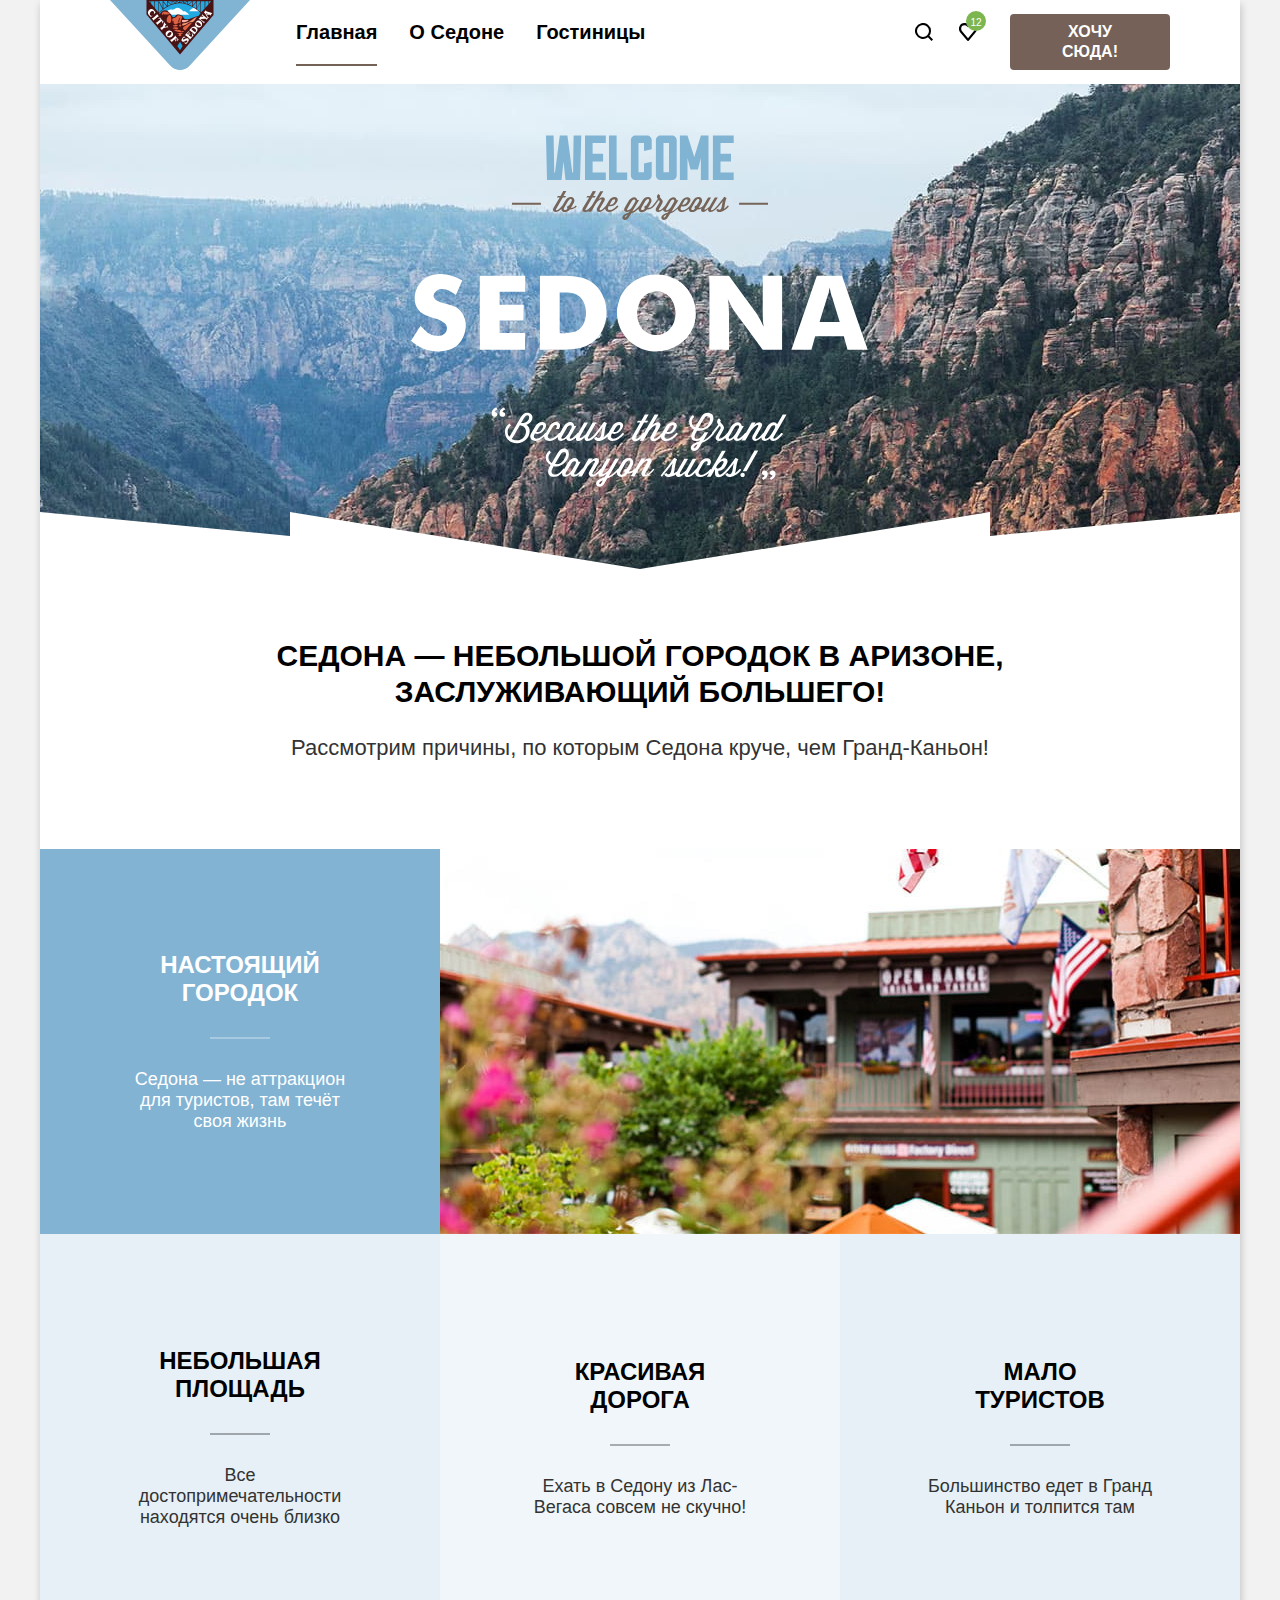
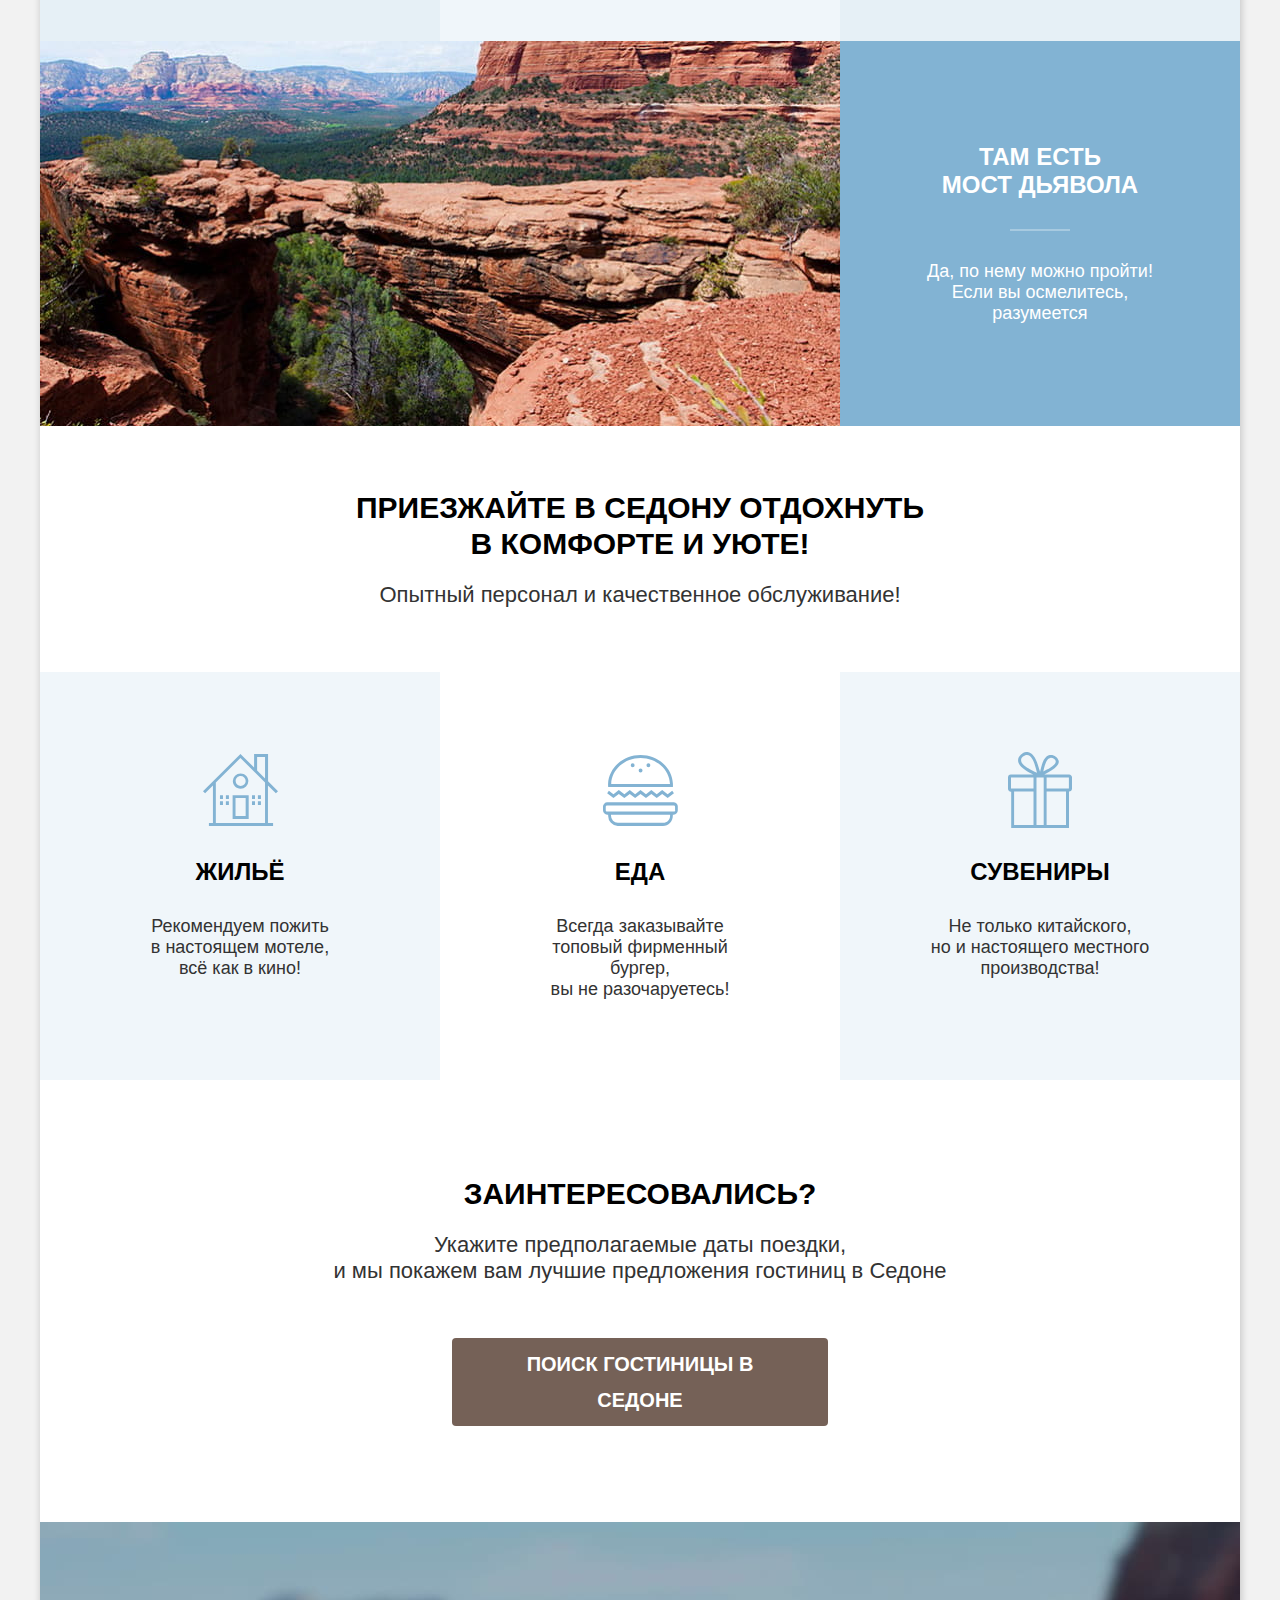
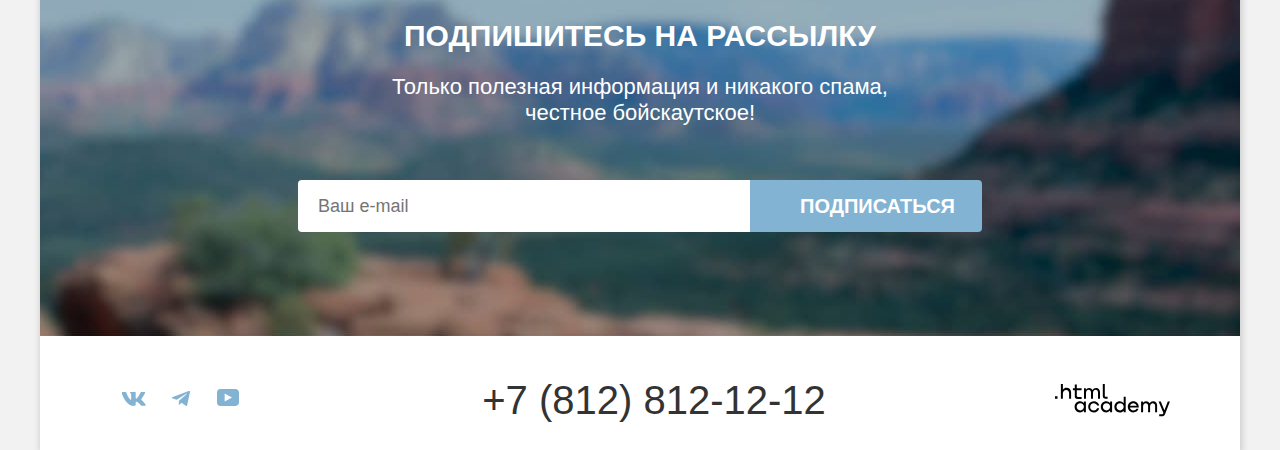
==== commit 2f02627d: "Исправляет ошибки" ====
--- a/index.html
+++ b/index.html
@@ -6,6 +6,7 @@
   <meta name="viewport" content="width=davice-width, intial-scale=1.0">
   <title>HTML Academy: Седона</title>
   <link rel="stylesheet" href="styles/styles.css">
+  <link rel="icon" type="image/png" sizes="32x32" href="images/images/favicon.png">
 </head>
 
 <body>
@@ -149,7 +150,7 @@
             бойскаутское!</span></p>
         <form class="newsletter-form" action="https://echo.htmlacademy.ru/" method="post">
           <label class="visually-hidden" for="newsletter-email">Email</label>
-          <input class="field " placeholder="Ваш e-mail" type="email" name="newsletter-email" id="newsletter-email"
+          <input class="field" placeholder="Ваш e-mail" type="email" name="newsletter-email" id="newsletter-email"
             required>
           <button class="button newsletter-button" type="submit">Подписаться</button>
         </form>
@@ -195,6 +196,7 @@
           </address>
         </section>
         <section class="logo-htmlacademy">
+          <h2 class="visually-hidden">Логотип HTML академии</h2>
           <a href="https://htmlacademy.ru/" class="link-htmlacademy">
             <svg role="img" aria-label="Логотип HTML академии" width="115" height="33" viewBox="0 0 115 33"
               xmlns="http://www.w3.org/2000/svg">
--- a/styles/styles.css
+++ b/styles/styles.css
@@ -41,6 +41,7 @@
   background-color: #ffffff;
   width: 1200px;
   margin: 0 auto;
+  box-shadow: 1px 4px 8px rgba(0, 0, 0, 0.2);
 }
 
 /* visually-hidden  */
@@ -169,7 +170,7 @@
   color: #ffffff;
   border-radius: 10px;
   background-color: #7db54f;
-  font-family: "Pt Sans", sans-serif;
+  font-family: inherit;
   font-size: 10px;
   font-weight: 400;
   text-align: center;
@@ -182,7 +183,7 @@
 }
 
 .button {
-  font-family: "Pt Sans", sans-serif;
+  font-family: inherit;
   font-size: 16px;
   font-weight: 700;
   line-height: 20px;
@@ -303,6 +304,7 @@
   display: flex;
   width: 100%;
   flex-direction: row;
+  background-color: #82b3d3;
 }
 
 
@@ -413,6 +415,7 @@
   justify-content: center;
   margin: 0;
   padding: 0;
+  flex-wrap: wrap;
 }
 
 .services-item {
@@ -471,8 +474,7 @@
   align-items: center;
 }
 
-.services-item:nth-child(1),
-.services-item:nth-child(3) {
+.services-item:nth-child(odd) {
   background-color: #83b3d31f;
 }
 
@@ -509,7 +511,7 @@
   margin: 0 auto;
   padding: 8px 50px;
   width: 376px;
-  font-family: "PT Sans", sans-serif;
+  font-family: inherit;
   font-size: 20px;
   font-weight: 700;
   line-height: 36px;
@@ -531,7 +533,7 @@
 
 /* newsletter */
 .newsletter {
-  background-image: url(../images/images/subscribe.jpg);
+  background-image: url(../images/images/newletter-backround.jpg);
   background-size: cover;
   background-color: #3b5669;
   color: #ffffff;
@@ -580,6 +582,14 @@
   cursor: pointer;
 }
 
+.field:hover {
+  opacity: 0.8;
+}
+
+.field:disabled {
+  opacity: 0.2;
+}
+
 .field-color {
   background-color: #f2f2f2;
 }
@@ -591,6 +601,7 @@
   font-size: 20px;
   font-weight: 700;
   line-height: 36px;
+  width: 232px;
 }
 
 .newsletter-button:not(:disabled):hover {
@@ -648,8 +659,13 @@
   opacity: 0.3;
 }
 
+.contacts-adress {
+  display: flex;
+  flex-wrap: wrap;
+}
+
 .contacts-phone {
-  font-family: "PT Sans"sans-serif;
+  font-family: inherit;
   font-size: 40px;
   font-weight: 400;
   line-height: 40px;
@@ -675,12 +691,12 @@
   display: flex;
   flex-wrap: wrap;
   justify-content: end;
-  align-self: flex-end;
   gap: 5px;
 }
 
 .link-htmlacademy {
   display: block;
+  margin-top: 4px;
 }
 
 .link-htmlacademy svg:hover {
@@ -743,7 +759,7 @@
 .modal-title {
   margin: 0;
   margin-bottom: 64px;
-  font-family: "PT Sans", sans-serif;
+  font-family: inherit;
   font-size: 30px;
   font-weight: 700;
   line-height: 36px;
@@ -770,7 +786,7 @@
 
 .field-date-text {
   color: #000000;
-  font-family: "PT Sans", sans-serif;
+  font-family: inherit;
   font-size: 20px;
   font-weight: 700;
   line-height: 24px;
@@ -833,7 +849,7 @@
 
 .modal-fieldset-quantity {
   display: grid;
-  grid-template-columns: 247px 247px;
+  grid-template-columns: 247px 242px;
   gap: 88px;
   align-items: center;
   margin-bottom: 48px;
@@ -844,38 +860,43 @@
   grid-template-columns: auto 40px 31px 40px;
   align-items: center;
 }
-.children{
-  gap:10px;
+
+.children {
+  gap: 10px;
 }
 
 .button-quantity {
+  position: relative;
   border: none;
   background-color: #f2f2f2;
-  padding: 14px 10px;
   width: 40px;
   height: 48px;
   box-sizing: border-box;
   cursor: pointer;
-}
-
-.button-quantity svg {
-  display: block;
-  margin: 0 auto;
-  fill: #000000;
-  opacity: 0.3;
-  cursor: pointer;
-}
-
-.button-quantity:not(disabled):hover svg {
-  opacity: 1;
-}
-
-.button-quantity:not(disabled):active svg {
-  opacity: 0.3;
-}
-
-.button-quantity:disabled svg {
-  opacity: 0.1;
+  padding: 0;
+  outline: 0;
+}
+
+.button-quantity:after,
+.button-quantity:before {
+  position: absolute;
+  content: "";
+  width: 20px;
+  height: 20px;
+  background-repeat: no-repeat;
+  background-position: center;
+  left: 50%;
+  top: 50%;
+  transform: translate(-50%, -50%);
+}
+
+.button-quantity:before {
+  opacity: 0.3;
+}
+
+.button-minus::before {
+  border-radius: 4px 0 0 4px;
+  background-image: url(../images/icons/mines-button.svg);
 }
 
 .button-minus {
@@ -884,13 +905,26 @@
 
 .button-plus {
   border-radius: 0 4px 4px 0;
+}
+
+.button-plus::before {
+  border-radius: 0 4px 4px 0;
+  background-image: url(../images/icons/plus-button.svg);
+}
+
+.button-quantity:hover::before {
+  opacity: 1;
+}
+
+.button-quantity:focus::before {
+  outline: auto;
 }
 
 .quantity {
   width: 31px;
   border: none;
   background: #f2f2f2;
-  padding: 14px 10px 14px 10px;
+  padding: 14px 10px;
   box-sizing: border-box;
   color: #000000;
   font-family: inherit;
@@ -911,6 +945,10 @@
   margin: 0;
 }
 
+.quantity[type="number"] {
+  -moz-appearance: textfield;
+}
+
 .tooltip-toggle {
   border: none;
   background-color: #ffffff;
@@ -928,13 +966,13 @@
   padding: 0;
   margin: 0;
   display: block;
-   width: 26px;
-  height: 26px; 
+  width: 26px;
+  height: 26px;
   background-color: #83b3d3;
   background-image: url(../images/icons/info-button.svg);
   background-repeat: no-repeat;
   background-position: center;
-  border-radius: 50%; 
+  border-radius: 50%;
 
 }
 
@@ -951,15 +989,15 @@
   font-size: 16px;
   font-weight: 400;
   line-height: 20px;
-  padding: 15px 18px 18px 22px;
+  padding: 18px 18px 18px 22px;
   width: 256px;
   height: 143px;
   box-sizing: border-box;
   position: absolute;
   z-index: 1;
   left: -115px;
-  bottom: -160px;
-  display: none;
+  bottom: -156px;
+  display: none; 
 }
 
 .tooltip-text::before {
@@ -1007,7 +1045,7 @@
   background-color: #1c2643;
   background-size: cover;
   color: #ffffff;
-  padding: 36px 70px 61px;
+  padding: 35px 68px 63px 70px;
 }
 
 .inner-header-title {
@@ -1105,7 +1143,7 @@
   line-height: 24px;
   text-align: left;
   text-transform: capitalize;
-  margin-bottom: 33px;
+  margin-bottom: 32px;
 }
 
 .catalog-filter-list {
@@ -1115,7 +1153,7 @@
   align-items: flex-start;
   margin: 0;
   padding: 0;
-  gap:19px;
+  gap: 18px;
 }
 
 .catalog-filter-item {
@@ -1167,11 +1205,11 @@
 }
 
 .control:hover {
-  opacity: 0.3;
-}
-
-.control:active {
   opacity: 0.6;
+}
+
+.control:disabled {
+  opacity: 0.4;
 }
 
 .filter-container {
@@ -1191,6 +1229,10 @@
 .range-input[type="number"]::-webkit-outer-spin-button {
   -webkit-appearance: none;
   margin: 0;
+}
+
+.range-input[type="number"] {
+  -moz-appearance: textfield;
 }
 
 .catalog-filter-label {
@@ -1260,6 +1302,9 @@
 .range-input:placeholder-shown {
   background: #f2f2f2
 }
+.range-input:disabled{
+  opacity: 0.3;
+}
 
 .range-scale {
   position: relative;
@@ -1309,16 +1354,15 @@
 .button-container {
   display: flex;
   flex-direction: column;
-  align-items: center;
-  justify-content: flex-end;
-  gap:32px;
-  margin-bottom: 6px;
+  gap: 32px;
+  margin-top: 56px;
 }
 
 .button-submit {
   background: #82b3d3;
   padding: 8px 50px;
   border: 0 none;
+  width: 191px;
 }
 
 .button-submit:not(:disabled):hover {
@@ -1338,6 +1382,7 @@
   background-color: transparent;
   padding: 8px 50px;
   border: 0 none;
+  width: 191px;
 }
 
 .button-reset:not(:disabled):hover {
@@ -1355,7 +1400,7 @@
 /* search wrapper */
 
 .search {
-  padding: 50px 70px 60px;
+  padding: 50px 70px 62px;
 }
 
 .search-container {
@@ -1390,6 +1435,7 @@
   background-image: url(../images/icons/select-control-arrow.svg);
   background-repeat: no-repeat;
   background-position: right 20px center;
+  background-color: #ffffff;
 }
 
 .select-control:hover {
@@ -1472,8 +1518,8 @@
   grid-template-columns: repeat(3, 340px);
   margin: 0;
   padding: 0;
-  gap: 20px;
-  margin-bottom: 76px;
+  gap: 16px 20px;
+  margin-bottom: 78px;
 }
 
 .hotel-card {
@@ -1573,6 +1619,7 @@
   background-color: #f2f2f2;
   margin: 0;
   padding: 9px 22px 9px 23px;
+  width: 95px;
 }
 
 .price {
@@ -1651,6 +1698,7 @@
   margin: 0;
   padding: 0;
   gap: 8px;
+  flex-wrap: wrap;
 }
 
 .pagination-link {
@@ -1666,6 +1714,8 @@
   min-width: 60px;
   box-sizing: border-box;
   padding: 12px 19px;
+  min-width: 60px;
+  min-height: 60px;
 
 }
 
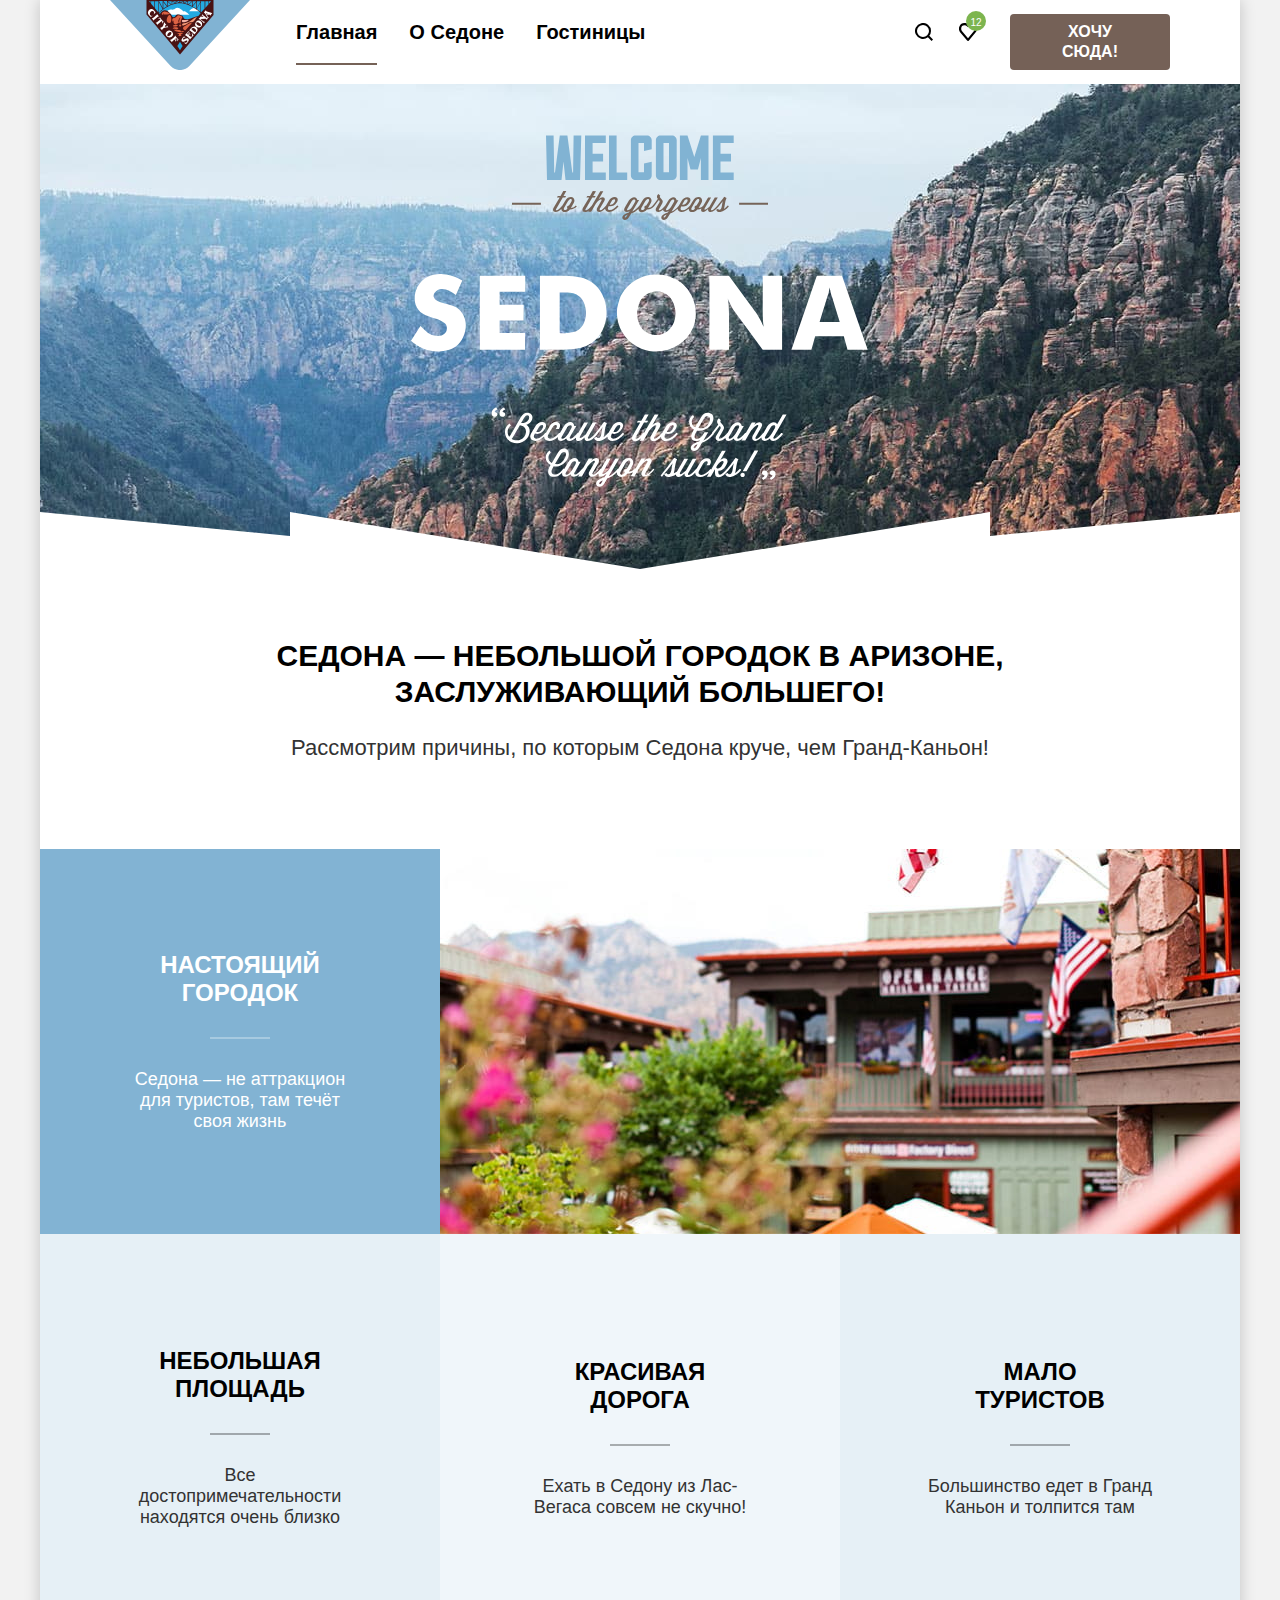
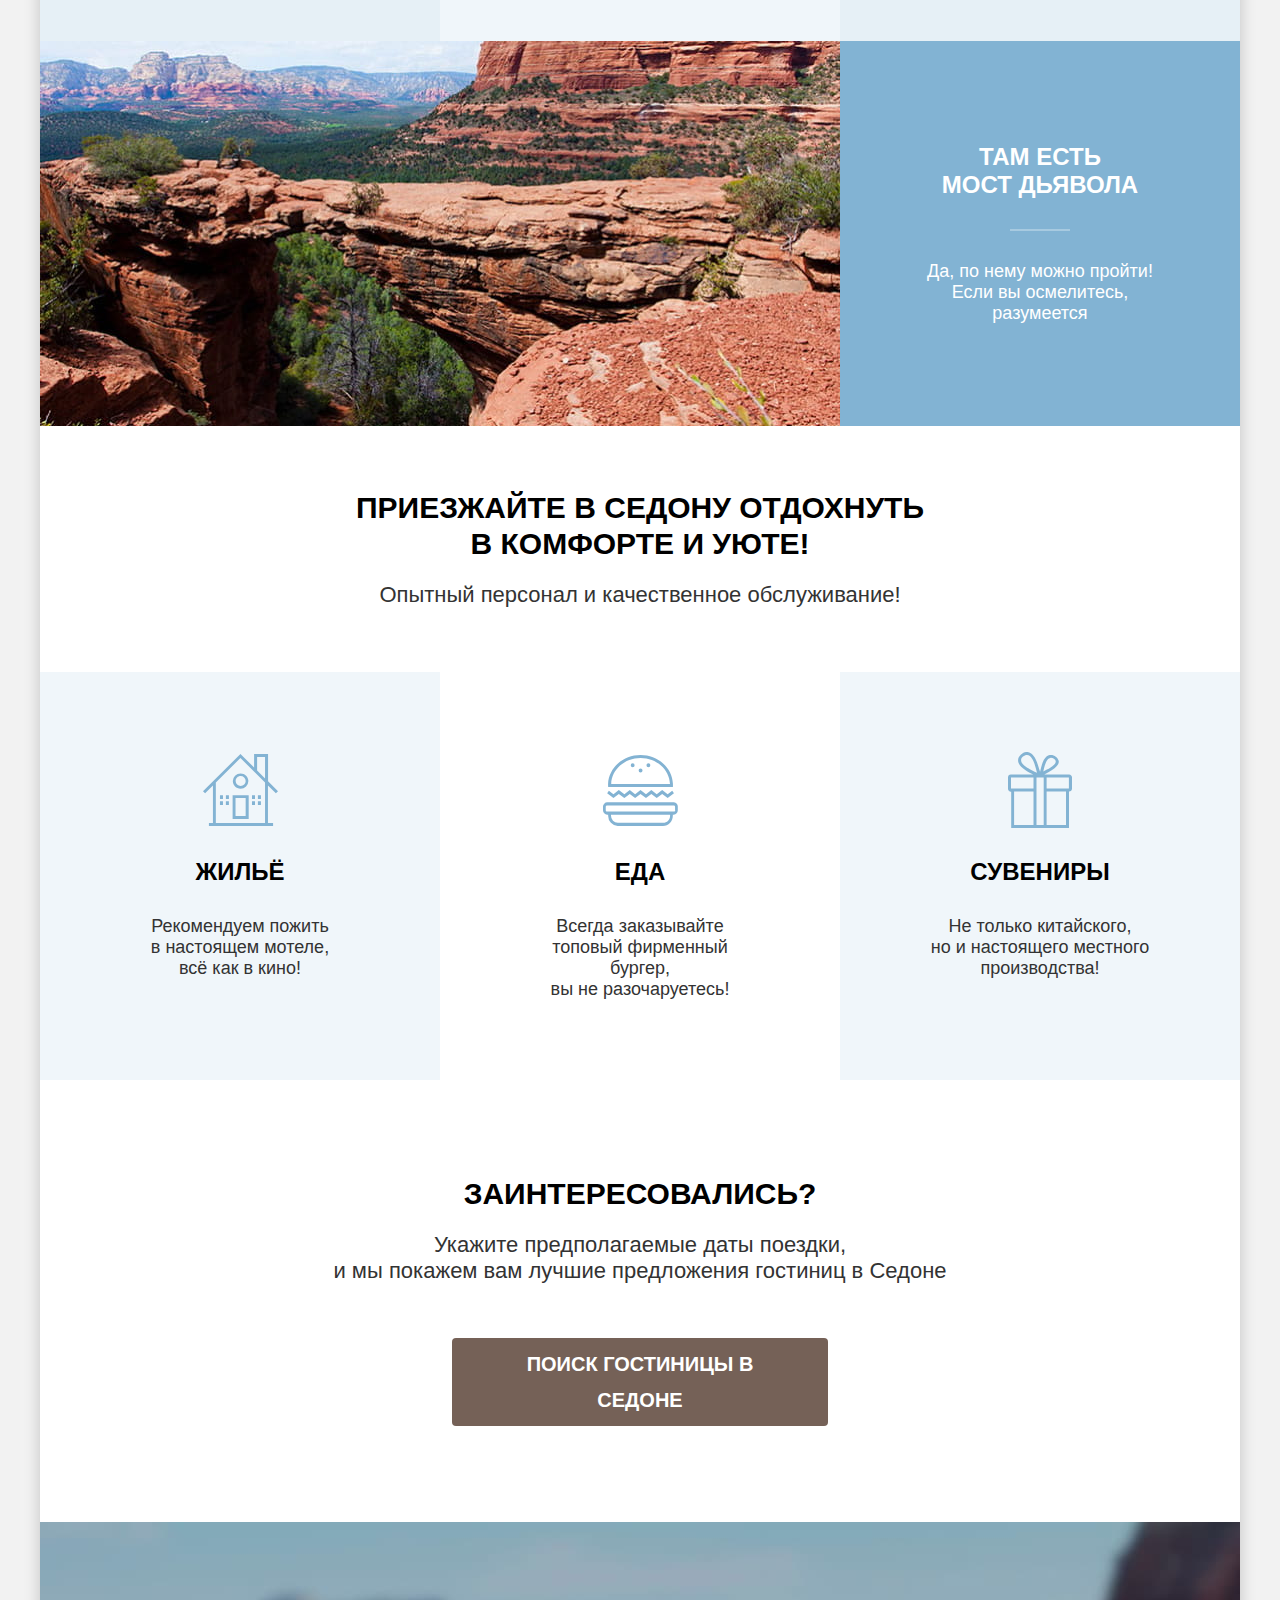
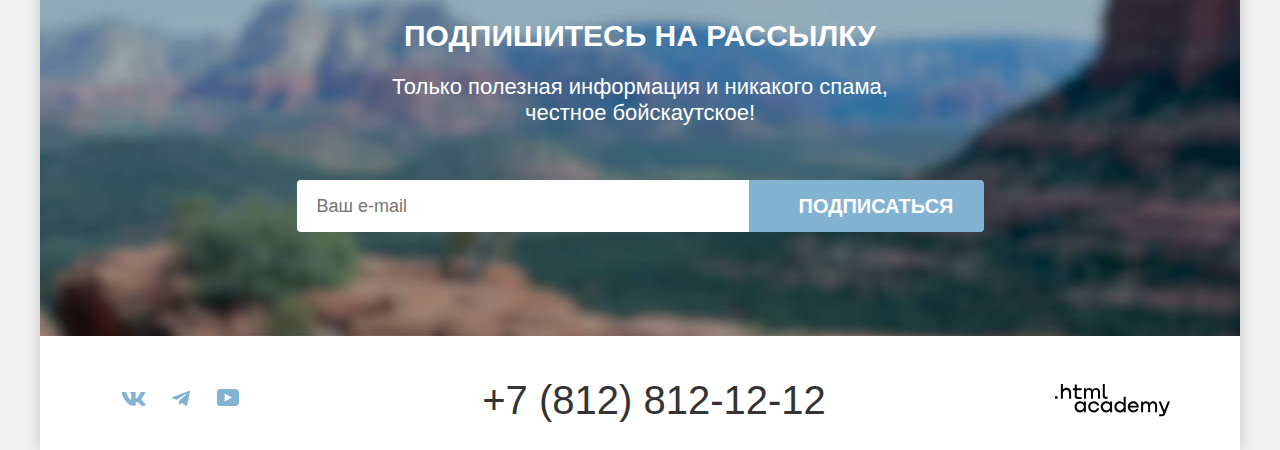
==== commit 9b5493c3: "Merge pull request #4 from Nigina9/master" ====
--- a/index.html
+++ b/index.html
@@ -113,7 +113,7 @@
           <li class="services-item">
             <h3 class="services-title servis-title-icon servis-title-house">Жильё</h3>
             <p class="services-description">Рекомендуем пожить <span class="text">в настоящем мотеле,</span>
-                всё как в кино!</p>
+              всё как в кино!</p>
           </li>
 
           <li class="services-item">
@@ -183,11 +183,15 @@
             <li class="social-item">
               <a class="footer-social-link footer-social-youtube" href="https://www.youtube.com/user/htmlacademyru">
                 <span class="visually-hidden">Ютуб</span>
-                <svg width="22" height="17" viewBox="0 0 22 17" xmlns="http://www.w3.org/2000/svg"><path fill="none" d="M0 0h22v17H0z"/><path d="M18.6 0H3.17C1.31 0 0 1.59 0 3.4v10.09C0 15.4 1.31 17 3.17 17h15.65c1.64 0 3.18-1.6 3.18-3.4V3.4C21.78 1.59 20.46 0 18.6 0ZM7.66 12.53V4.46l7.33 4.04-7.33 4.03Z"/></svg>
+                <svg width="22" height="17" viewBox="0 0 22 17" xmlns="http://www.w3.org/2000/svg">
+                  <path fill="none" d="M0 0h22v17H0z" />
+                  <path
+                    d="M18.6 0H3.17C1.31 0 0 1.59 0 3.4v10.09C0 15.4 1.31 17 3.17 17h15.65c1.64 0 3.18-1.6 3.18-3.4V3.4C21.78 1.59 20.46 0 18.6 0ZM7.66 12.53V4.46l7.33 4.04-7.33 4.03Z" />
+                  </svg>
               </a>
             </li>
           </ul>
-         
+
         </section>
         <section class="footer-contacts">
           <h2 class="visually-hidden">Контакты</h2>
--- a/styles/styles.css
+++ b/styles/styles.css
@@ -41,7 +41,7 @@
   background-color: #ffffff;
   width: 1200px;
   margin: 0 auto;
-  box-shadow: 1px 4px 8px rgba(0, 0, 0, 0.2);
+  box-shadow: 0px 0px 15px 0px rgba(0, 0, 0, 0.2);
 }
 
 /* visually-hidden  */
@@ -113,10 +113,10 @@
 .navigation-link[aria-current="page"]::after {
   position: absolute;
   display: block;
-  content: "";
+  content: " ";
   background-color: #756257;
   height: 2px;
-  bottom: -2px;
+  bottom: -1px;
   left: 16px;
   right: 16px;
   ;
@@ -285,7 +285,6 @@
 }
 
 /* advantages-list */
-
 .advantages-list {
   margin: 0;
   padding: 0;
@@ -370,7 +369,7 @@
 }
 
 .decorative-strip::after {
-  content: '';
+  content: " ";
   display: block;
   margin: 0 auto;
   margin-top: 30px;
@@ -384,7 +383,6 @@
 }
 
 /* services */
-
 .services-container {
   padding: 64px 70px;
   margin: 0;
@@ -479,7 +477,6 @@
 }
 
 /* promo */
-
 .promo {
   padding: 96px 70px;
   text-align: center;
@@ -564,7 +561,6 @@
 
 .newsletter-form {
   display: flex;
-  align-items: center;
   justify-content: center;
 }
 
@@ -601,7 +597,7 @@
   font-size: 20px;
   font-weight: 700;
   line-height: 36px;
-  width: 232px;
+  max-width: 235px;
 }
 
 .newsletter-button:not(:disabled):hover {
@@ -618,7 +614,6 @@
 }
 
 /* social */
-
 .fotter-social-container {
   width: 1060px;
   display: flex;
@@ -662,6 +657,7 @@
 .contacts-adress {
   display: flex;
   flex-wrap: wrap;
+  max-width: 380px;
 }
 
 .contacts-phone {
@@ -709,6 +705,7 @@
 }
 
 /* modal */
+
 .modal-container {
   position: fixed;
   top: 0;
@@ -858,11 +855,10 @@
 .field-date-guest {
   display: grid;
   grid-template-columns: auto 40px 31px 40px;
-  align-items: center;
-}
-
-.children {
-  gap: 10px;
+}
+
+.field-date-guest-children {
+  position: relative;
 }
 
 .button-quantity {
@@ -880,7 +876,7 @@
 .button-quantity:after,
 .button-quantity:before {
   position: absolute;
-  content: "";
+  content: " ";
   width: 20px;
   height: 20px;
   background-repeat: no-repeat;
@@ -895,7 +891,6 @@
 }
 
 .button-minus::before {
-  border-radius: 4px 0 0 4px;
   background-image: url(../images/icons/mines-button.svg);
 }
 
@@ -908,7 +903,6 @@
 }
 
 .button-plus::before {
-  border-radius: 0 4px 4px 0;
   background-image: url(../images/icons/plus-button.svg);
 }
 
@@ -916,12 +910,13 @@
   opacity: 1;
 }
 
-.button-quantity:focus::before {
+.button-quantity:focus::after {
   outline: auto;
 }
 
 .quantity {
   width: 31px;
+  height: 48px;
   border: none;
   background: #f2f2f2;
   padding: 14px 10px;
@@ -931,7 +926,6 @@
   font-size: 18px;
   font-weight: 700;
   line-height: 20px;
-  z-index: 1;
   cursor: pointer;
 }
 
@@ -958,7 +952,8 @@
 }
 
 .tooltip {
-  position: relative;
+  padding-left: 10px;
+  padding-right: 48px;
 }
 
 .tooltip-toggle {
@@ -995,14 +990,14 @@
   box-sizing: border-box;
   position: absolute;
   z-index: 1;
-  left: -115px;
-  bottom: -156px;
-  display: none; 
+  left: -56px;
+  bottom: -145px;
+  display: none;
 }
 
 .tooltip-text::before {
   position: absolute;
-  content: "";
+  content: " ";
   top: -9px;
   right: 120px;
   width: 19px;
@@ -1092,7 +1087,7 @@
 }
 
 .breadcrumbs-item:not(:last-child)::after {
-  content: "";
+  content: " ";
   display: block;
   background-image: url(../images/icons/breadcrumbs-arrow.svg);
   background-size: contain;
@@ -1125,6 +1120,7 @@
 }
 
 .catalog-filter-group {
+  width: 150px;
   display: flex;
   flex-direction: column;
   justify-content: flex-start;
@@ -1163,8 +1159,6 @@
 
 .control {
   display: flex;
-  align-items: center;
-  justify-content: center;
 }
 
 .control-input {
@@ -1181,11 +1175,9 @@
   border-radius: 5px;
   margin-right: 16px;
   cursor: pointer;
-}
-
-.control-input-radio {
-  border-radius: 12px;
-}
+  min-width: 20px;
+}
+
 
 .control-input-checkbox:checked {
   background-image: url(../images/icons/check-mark.svg);
@@ -1194,6 +1186,10 @@
   background-position: center;
 }
 
+.control-input-radio {
+  border-radius: 12px;
+}
+
 .control-input-radio:checked::before {
   content: "";
   display: block;
@@ -1209,7 +1205,7 @@
 }
 
 .control:disabled {
-  opacity: 0.4;
+  opacity: 0.3;
 }
 
 .filter-container {
@@ -1274,7 +1270,7 @@
 
 .range-text {
   position: absolute;
-  content: "";
+  content: " ";
   top: 12px;
   right: 20px;
   width: 20px;
@@ -1302,7 +1298,8 @@
 .range-input:placeholder-shown {
   background: #f2f2f2
 }
-.range-input:disabled{
+
+.range-input:disabled {
   opacity: 0.3;
 }
 
@@ -1341,14 +1338,17 @@
 }
 
 .range-toggle:hover {
+  box-shadow: 0px 4px 10px 0px rgba(0, 0, 0, 0.25);
+}
+
+.range-toggle:active {
   border-radius: 5px;
-  box-shadow: 0px 4px 10px 0px rgba(0, 0, 0, 0.25);
-}
-
-.range-toggle:active {
-  border: 2px solid rgb(131, 179, 211);
-  border-radius: 5px;
+  border: 2px solid #83b3d3;
   box-shadow: 0px 7px 15px 0px rgba(0, 0, 0, 0.4);
+}
+
+.range-toggle:disabled {
+  background-color: #e5e5e5;
 }
 
 .button-container {
@@ -1398,7 +1398,6 @@
 }
 
 /* search wrapper */
-
 .search {
   padding: 50px 70px 62px;
 }
@@ -1463,10 +1462,6 @@
 }
 
 
-/* .icon-item:not(:last-child) {
-  margin-right: 8px;
-} */
-
 .button-light {
   width: 48px;
   height: 48px;
@@ -1480,7 +1475,7 @@
 }
 
 .button-light::before {
-  content: "";
+  content: " ";
   background-position: center;
   background-repeat: no-repeat;
   background-size: contain;
@@ -1512,7 +1507,6 @@
 }
 
 /* hotel */
-
 .hotel-list {
   display: grid;
   grid-template-columns: repeat(3, 340px);
@@ -1556,6 +1550,7 @@
   object-position: center;
   margin-bottom: 16px;
   display: block;
+  background-color: #698fb4;
 }
 
 
@@ -1692,7 +1687,6 @@
 }
 
 /* pagination */
-
 .pagination {
   display: flex;
   margin: 0;
@@ -1716,7 +1710,6 @@
   padding: 12px 19px;
   min-width: 60px;
   min-height: 60px;
-
 }
 
 .pagination-current {
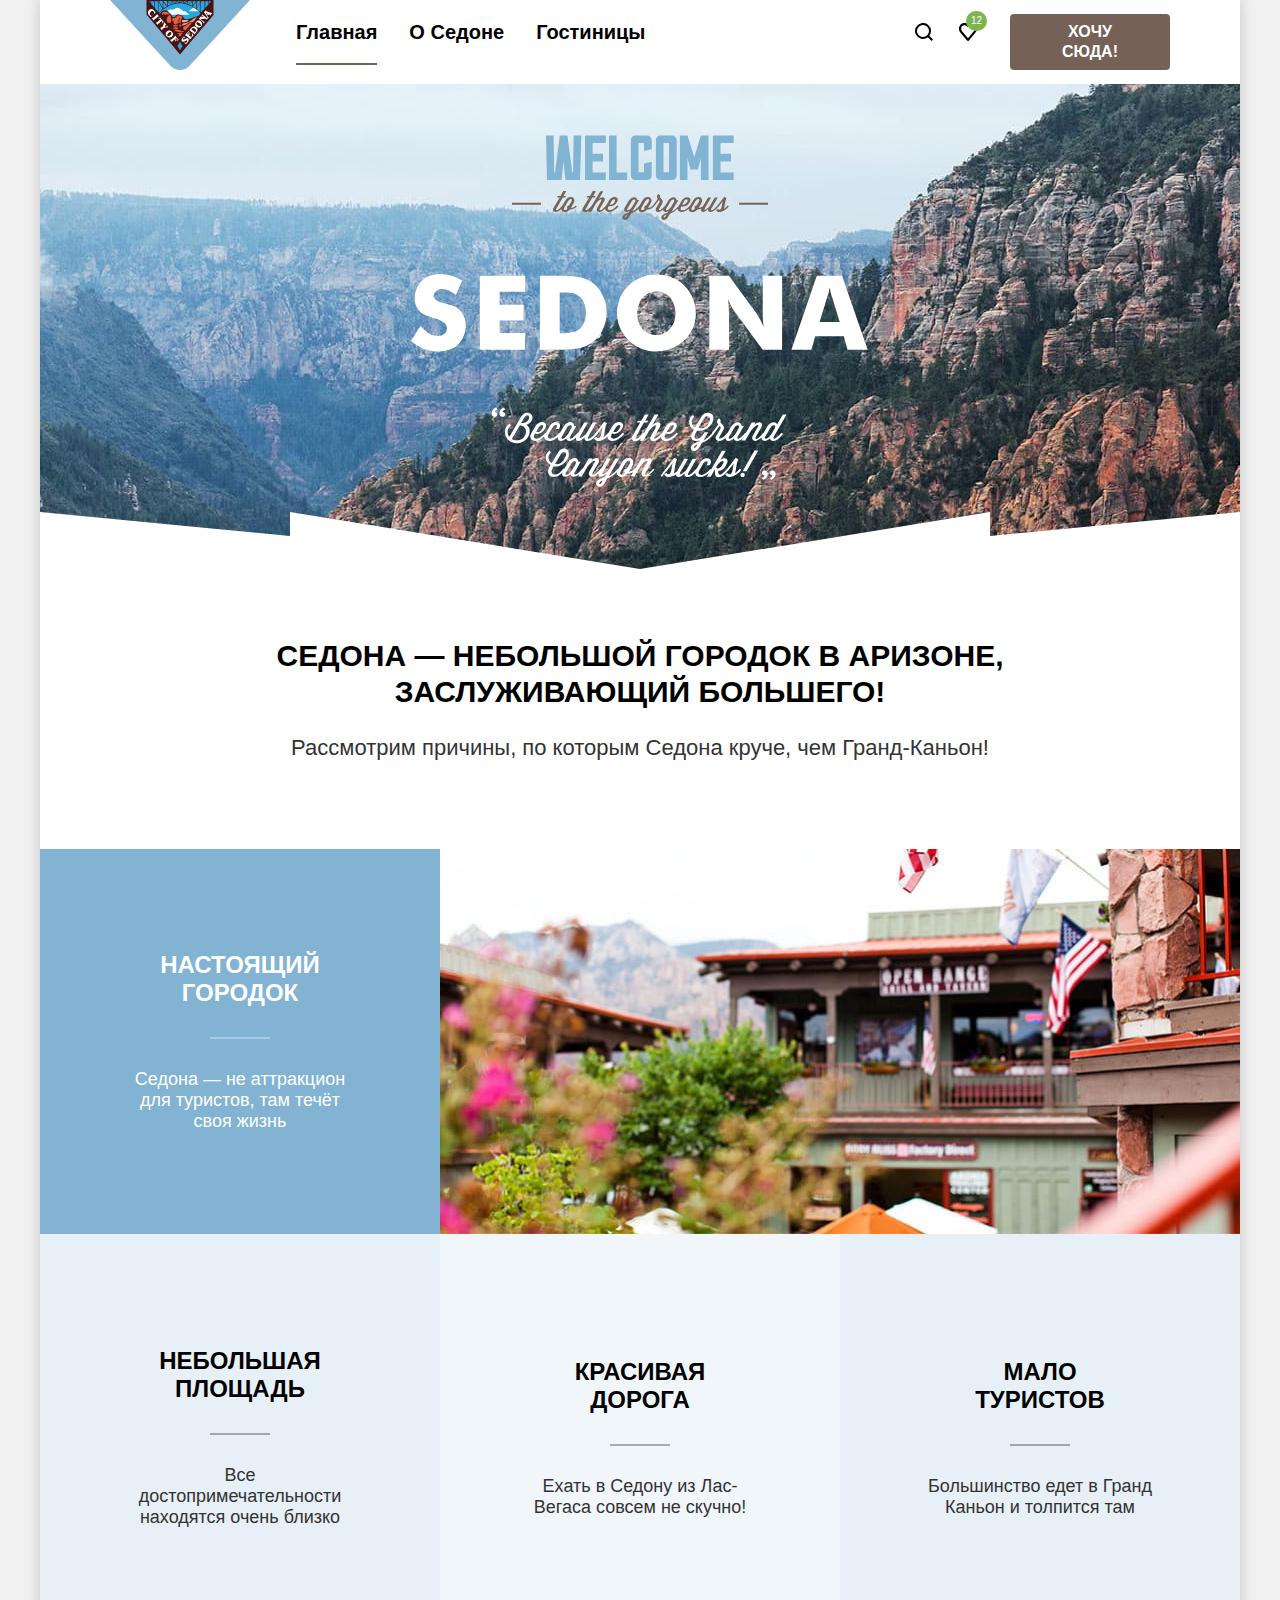
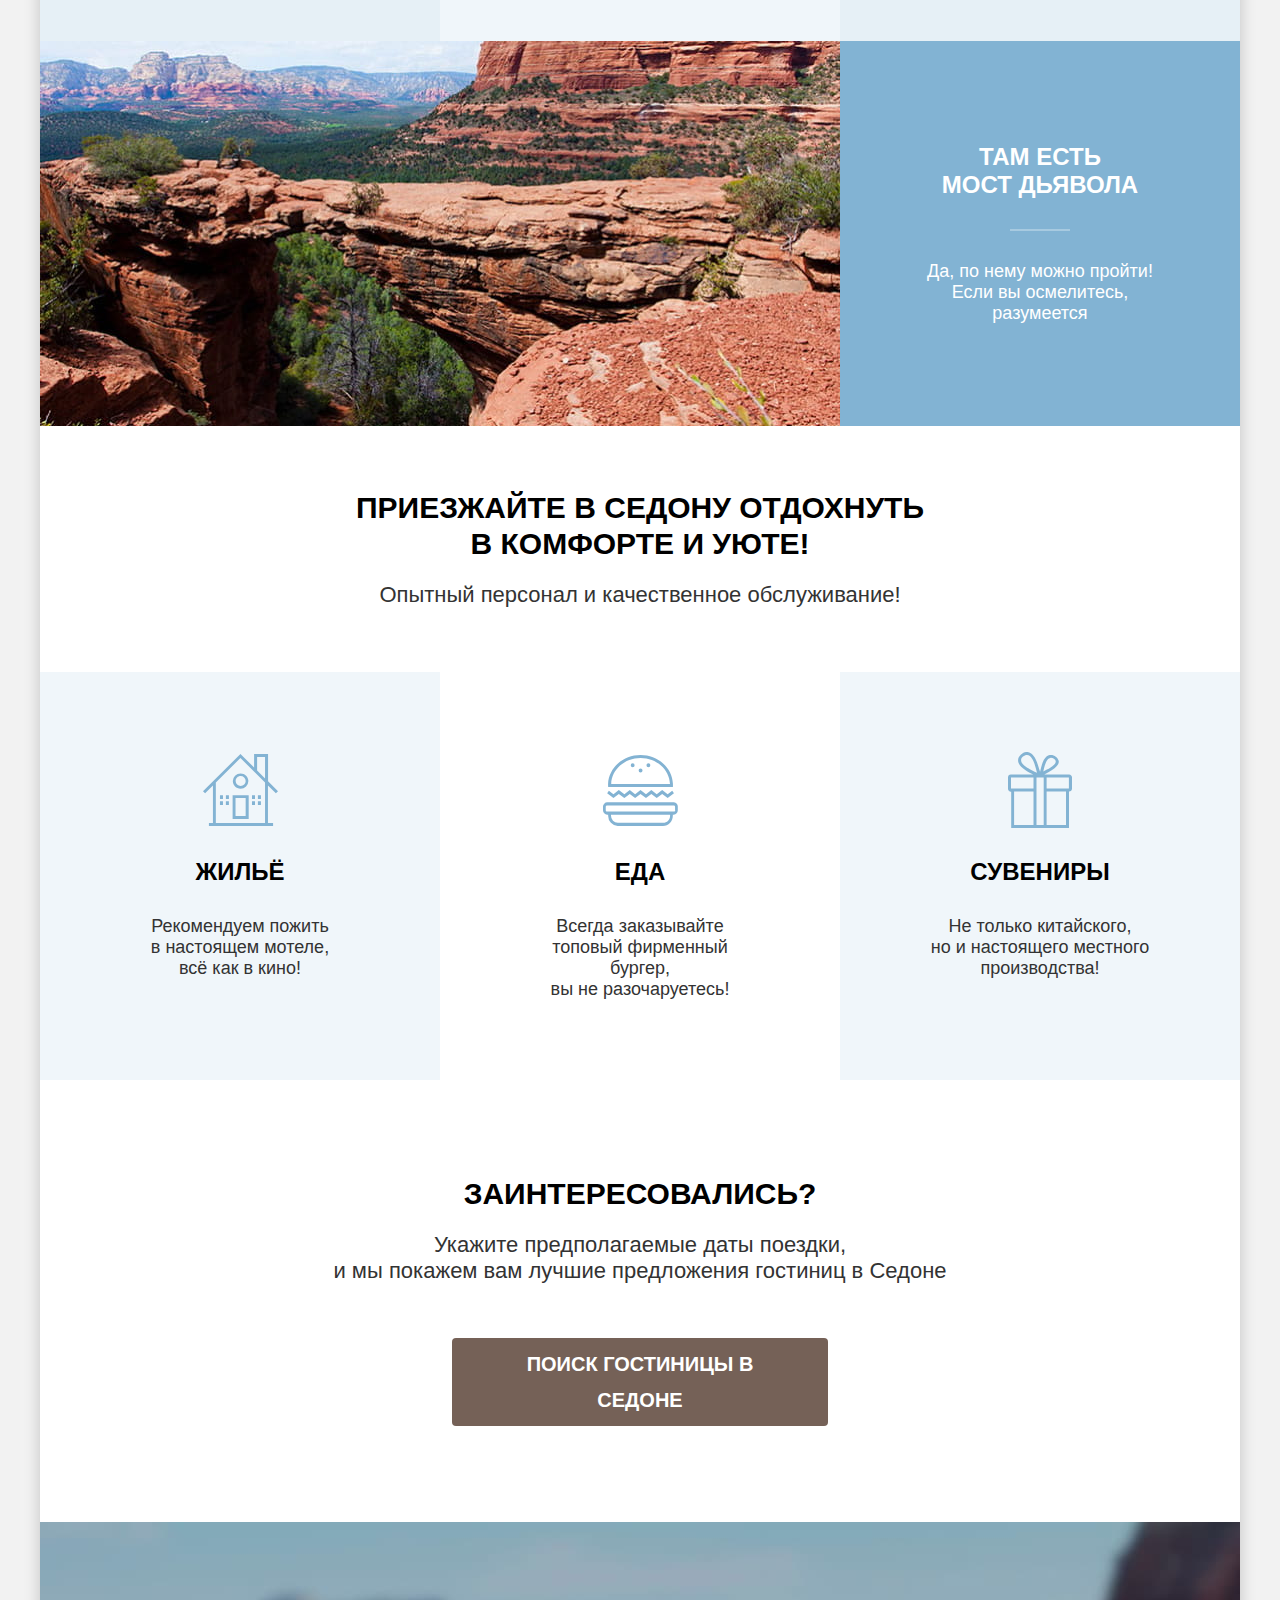
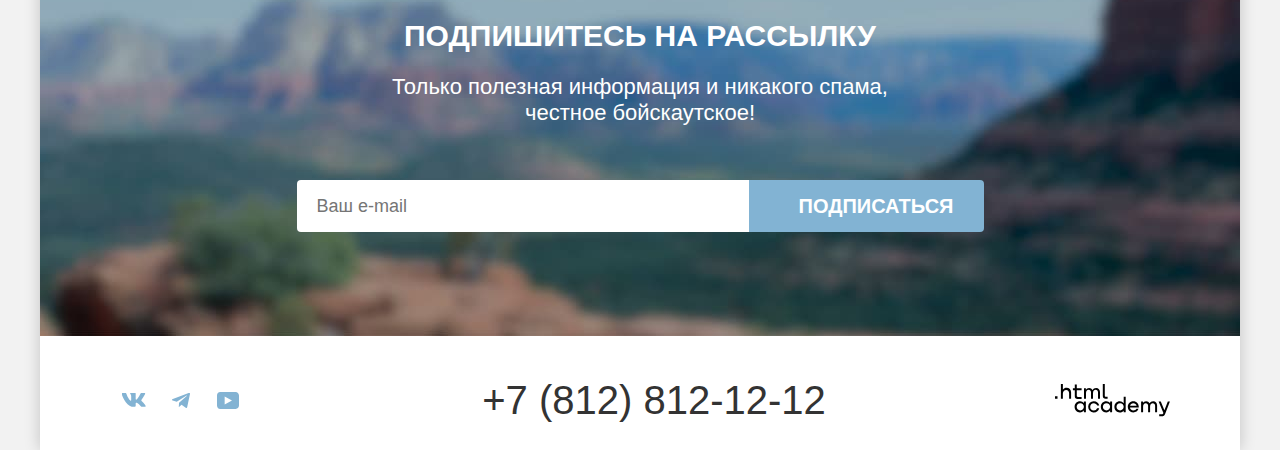
==== commit 79762776: "Merge pull request #5 from Nigina9/master" ====
--- a/index.html
+++ b/index.html
@@ -3,7 +3,7 @@
 
 <head>
   <meta charset="utf-8">
-  <meta name="viewport" content="width=davice-width, intial-scale=1.0">
+  <meta name="viewport" content="width=device-width, initial-scale=1.0">
   <title>HTML Academy: Седона</title>
   <link rel="stylesheet" href="styles/styles.css">
   <link rel="icon" type="image/png" sizes="32x32" href="images/images/favicon.png">
@@ -38,7 +38,7 @@
           </li>
           <li class="navigation-item">
             <a class="navigation-link navigation-icon heart-icon" href="#">
-              <span class="visually-hidden">Корзина</span>
+              <span class="visually-hidden">Избранное</span>
               <span class="favourites-hotels">12</span>
             </a>
           </li>
@@ -71,7 +71,7 @@
                 жизнь
               </p>
             </div>
-            <img class="img-advantages" src="images/images/view_hotel.jpg" width="800" height="385"
+            <img class="img-advantages" src="images/images/view-hotel.jpg" width="800" height="385"
               alt="Отель города Седоны">
           </li>
 
@@ -187,7 +187,7 @@
                   <path fill="none" d="M0 0h22v17H0z" />
                   <path
                     d="M18.6 0H3.17C1.31 0 0 1.59 0 3.4v10.09C0 15.4 1.31 17 3.17 17h15.65c1.64 0 3.18-1.6 3.18-3.4V3.4C21.78 1.59 20.46 0 18.6 0ZM7.66 12.53V4.46l7.33 4.04-7.33 4.03Z" />
-                  </svg>
+                </svg>
               </a>
             </li>
           </ul>
@@ -200,18 +200,84 @@
           </address>
         </section>
         <section class="logo-htmlacademy">
-          <h2 class="visually-hidden">Логотип HTML академии</h2>
-          <a href="https://htmlacademy.ru/" class="link-htmlacademy">
+          <h2 class="visually-hidden">Ссылка на сайт академии</h2>
+          <a class="link-htmlacademy" href="https://htmlacademy.ru/">
             <svg role="img" aria-label="Логотип HTML академии" width="115" height="33" viewBox="0 0 115 33"
               xmlns="http://www.w3.org/2000/svg">
               <path
                 d="M11.6 3.85c-1.6 0-2.8.7-3.6 1.7h-.11v-6.2h-2v15.5h2v-5.3c0-2.1 1.3-3.6 3.31-3.6 1.8 0 2.9 1.4 2.9 3.2v5.7h2V8.53c0-2.87-1.87-4.68-4.5-4.68Zm36.2 8.2c0 1.7 1 2.7 2.8 2.7h2v-2h-1.71c-.69 0-1.09-.4-1.09-1.1V-.65h-2v12.7Zm-21.2-7.9h-4.8V.45h-2.01v3.8h-1.9v2h1.9v6c0 1.7 1.01 2.7 2.71 2.7h4.1v-2h-3.71c-.69 0-1.09-.4-1.09-1.1v-5.7h4.8v-2Zm14.5-.2c-1.6 0-2.9.8-3.5 2.1h-.1a3.74 3.74 0 0 0-3.4-2.1c-1.4 0-2.5.8-3.1 1.8h-.11v-1.6H29v10.6h2v-5.4c0-2 1-3.5 2.6-3.5 1.5 0 2.4 1 2.4 2.6v6.3h2v-5.6c0-2.4 1.39-3.3 2.6-3.3 1.5 0 2.4 1 2.4 2.6v6.3h2V8.02c0-2.38-1.48-4.07-3.9-4.07ZM0 12.25v2.6h2.5v-2.6H0Zm68.69 6.9a4.9 4.9 0 0 0-3.89-1.9c-3.1 0-5.41 2.3-5.41 5.6s2.21 5.6 5.41 5.6c1.7 0 3-.8 3.8-1.8h.09v1.5h2v-15.4h-2v6.4Zm-39.8-.1a4.82 4.82 0 0 0-3.89-1.8c-3.11 0-5.4 2.3-5.4 5.6s2.29 5.6 5.4 5.6c1.8 0 3-.8 3.8-1.9h.09v1.6h2v-10.6h-2v1.5Zm15.31 2.3c-.5-2.4-2.6-4.1-5.4-4.1a5.4 5.4 0 0 0-5.6 5.6 5.4 5.4 0 0 0 5.6 5.6c2.8 0 4.9-1.8 5.4-4.2h-2.1a3.41 3.41 0 0 1-3.3 2.3c-2.2 0-3.6-1.6-3.6-3.6s1.4-3.6 3.6-3.6c1.59 0 2.8 1 3.3 2.2h2.1v-.2Zm10.9-2.3a4.87 4.87 0 0 0-3.9-1.8c-3.1 0-5.4 2.3-5.4 5.6s2.3 5.6 5.4 5.6c1.8 0 3-.8 3.8-1.9h.1v1.6h2v-10.6h-2v1.5Zm23.2-1.8c-3.3 0-5.5 2.5-5.5 5.6 0 3 2.09 5.6 5.5 5.6 2.5 0 4.5-1.3 5.2-3.6h-2.11c-.5 1-1.59 1.6-3 1.6-1.89 0-3.29-1.3-3.39-2.9h8.8l.01-.45c0-3.37-2.16-5.85-5.51-5.85Zm19.9 0c-1.6 0-2.9.8-3.6 2h-.1c-.61-1.2-1.8-2-3.4-2-1.4 0-2.5.7-3.1 1.8v-1.5h-1.9v10.6h2v-5.4c0-2 1-3.4 2.6-3.5 1.5 0 2.4 1 2.4 2.6v6.3h2v-5.6c0-2.4 1.4-3.3 2.6-3.3 1.5 0 2.4 1 2.4 2.6v6.3h2v-6.74c0-2.47-1.48-4.16-3.9-4.16Zm11.2 9.1-3.6-8.9h-2.2l4.8 11.6c-.3.9-.7 1.2-1.7 1.2h-2.5v2h2.5c1.8 0 2.8-.8 3.5-2.6l4.7-12.2h-2.1l-3.4 8.9Zm-31.1-7.2c1.7 0 3 1 3.3 2.6h-6.5c.29-1.5 1.5-2.6 3.2-2.6Zm-53 7.3c-2.2 0-3.6-1.6-3.6-3.6s1.4-3.6 3.6-3.6 3.59 1.6 3.59 3.6c0 1.9-1.39 3.6-3.59 3.6Zm26.2 0c-2.2 0-3.61-1.6-3.61-3.6s1.41-3.6 3.61-3.6 3.6 1.6 3.6 3.6c0 1.9-1.5 3.6-3.6 3.6Zm13.6 0c-2.21 0-3.6-1.6-3.6-3.6s1.39-3.6 3.6-3.6c2.2 0 3.59 1.6 3.59 3.6-.09 2-1.5 3.6-3.59 3.6Z" />
             </svg>
+            <span class="visually-hidden">Логотип HTML академии</span>
           </a>
         </section>
       </div>
     </footer>
+    <!-- modal -->
+    <div class="modal-container">
+      <div class="modal modal-auth">
+        <button class="modal-close-button" type="button">
+          <span class="visually-hidden">Закрыть</span>
+        </button>
+        <section class="modal-content">
+          <h2 class="modal-title">Поиск гостиницы в Седоне</h2>
+          <form class="auth-form" action="https://echo.htmlacademy.ru/" method="post">
+            <fieldset class="modal-fieldset">
+              <legend class="visually-hidden">Выбрать дату</legend>
+              <div class="field-date">
+                <label class="field-date-text" for="date-сheck-in">Дата Заезда:</label>
+                <input class="auth-form-field field" type="text" id="date-сheck-in" name="date-сheck-in"
+                  placeholder="Укажите дату" value="27 апреля 2020" required>
+                <span class="text-error">Мы не можем отправить вас в прошлое.</span>
+              </div>
+              <div class="field-date">
+                <label class="field-date-text" for="date-сheck-out">Дата Выезда:</label>
+                <input class="auth-form-field field" type="text" id="date-сheck-out" name="date-сheck-out"
+                  placeholder="Укажите дату" value="1 сентября 2023" required>
+                <span class="text-error text-error-showed">На эти даты есть свободные номера. Пока
+                  есть.</span>
+              </div>
+            </fieldset>
+
+            <fieldset class="modal-fieldset modal-fieldset-quantity">
+              <legend class="visually-hidden">Выбрать количество гостей</legend>
+              <div class="field-date-guest">
+                <label class="field-date-text" for="guests">Взрослые:</label>
+                <button class="button-quantity button-minus" type="button">
+                  <span class="visually-hidden">Уменьшить количество</span>
+                </button>
+                <input class="quantity" type="number" name="guests" placeholder="0" min="1" id="guests" value="2"
+                  required>
+                <button class="button-quantity button-plus" type="button">
+                  <span class="visually-hidden">Добавить количество</span>
+                </button>
+              </div>
+              <div class="field-date-guest">
+                <label class="field-date-text field-date-guest-children" for="guests-children">Дети:
+                  <span class="tooltip">
+                    <button class="tooltip-toggle" type="button" aria-labelledby="tooltip-label-date"></button>
+                    <span class="tooltip-text" id="tooltip-label-date">Укажите количество детей,
+                      которые будут с вами, возраст
+                      которых от 6 до 18
+                      лет. Дети до 6 лет размещаются бесплатно.</span>
+                  </span>
+                </label>
+                <button class="button-quantity button-minus" type="button">
+                  <span class="visually-hidden">Уменьшить количество</span>
+                </button>
+                <input class="quantity" type="number" name="guests-children" placeholder="0" min="0"
+                  id="guests-children" value="2" required>
+                <button class="button-quantity button-plus" type="button">
+                  <span class="visually-hidden">Добавить количество</span>
+                </button>
+              </div>
+            </fieldset>
+            <button class="button button-modal" type="submit">Найти</button>
+          </form>
+        </section>
+      </div>
+    </div>
   </div>
+
 </body>
 
 </html>
--- a/styles/styles.css
+++ b/styles/styles.css
@@ -2,7 +2,7 @@
   font-family: "Pt Sans";
   font-style: normal;
   font-weight: 400;
-  src: url(../fonts/ptsans-400.woff2);
+  src: url("../fonts/ptsans-400.woff2");
   font-display: swap;
 }
 
@@ -10,7 +10,7 @@
   font-family: "Pt Sans";
   font-style: normal;
   font-weight: 700;
-  src: url(../fonts/ptsans-700.woff2);
+  src: url("../fonts/ptsans-700.woff2");
   font-display: swap;
 }
 
@@ -23,7 +23,7 @@
   display: flex;
   flex-direction: column;
   min-height: 100%;
-  min-width: 1200px;
+  min-width: 1280px;
   font-family: "Pt Sans", sans-serif;
   font-size: 18px;
   font-weight: 400;
@@ -41,7 +41,7 @@
   background-color: #ffffff;
   width: 1200px;
   margin: 0 auto;
-  box-shadow: 0px 0px 15px 0px rgba(0, 0, 0, 0.2);
+  box-shadow: 0 0 15px 0 rgba(0, 0, 0, 0.2);
 }
 
 /* visually-hidden  */
@@ -70,6 +70,10 @@
   margin-bottom: -6px;
 }
 
+.link-logo:hover {
+  opacity: 0.7;
+}
+
 .navigation-logo {
   display: block;
   position: relative;
@@ -77,9 +81,6 @@
   height: 70px;
 }
 
-.navigation-logo:hover {
-  opacity: 0.7;
-}
 
 .navigation {
   display: flex;
@@ -113,13 +114,12 @@
 .navigation-link[aria-current="page"]::after {
   position: absolute;
   display: block;
-  content: " ";
+  content: "";
   background-color: #756257;
   height: 2px;
   bottom: -1px;
   left: 16px;
   right: 16px;
-  ;
 }
 
 .navigation-user {
@@ -151,30 +151,26 @@
 }
 
 .search-icon {
-  background-image: url(../images/icons/search.svg);
+  background-image: url("../images/icons/search.svg");
 }
 
 .heart-icon {
-  background-image: url(../images/icons/heart.svg);
+  background-image: url("../images/icons/heart.svg");
   position: relative;
 }
 
 .favourites-hotels {
   position: absolute;
-  width: 20px;
-  height: 20px;
-  left: 20px;
-  right: -20px;
-  top: 11px;
-  bottom: -11px;
-  color: #ffffff;
-  border-radius: 10px;
-  background-color: #7db54f;
   font-family: inherit;
   font-size: 10px;
   font-weight: 400;
-  text-align: center;
-  transition: background-color 250ms ease-in-out, color 250ms ease-in-out;
+  line-height: 10px;
+  background-color: #7db54f;
+  color: #ffffff;
+  padding: 5px;
+  border-radius: 20px;
+  left: 20px;
+  top: 11px;
 }
 
 .nobullet {
@@ -211,11 +207,13 @@
 }
 
 .navigation-button:not(:disabled):active {
-  opacity: 0.3;
+  background-color: #756157;
+  color: rgba(255, 255, 255, 0.3);
 }
 
 .navigation-button:disabled {
-  background-color: #e5e5e5;
+  opacity: 0.3;
+  cursor: not-allowed;
 }
 
 .main-container {
@@ -235,7 +233,7 @@
 }
 
 .main-bunner {
-  background-image: url(../images/images/index-background.jpg);
+  background-image: url("../images/images/index-background.jpg");
   background-repeat: no-repeat;
   background-size: cover;
   text-align: center;
@@ -245,9 +243,9 @@
 }
 
 .main-bunner::after {
-  content: " ";
-  display: block;
-  background-image: url(../images/icons/ornament-bunner.svg);
+  content: "";
+  display: block;
+  background-image: url("../images/icons/ornament-bunner.svg");
   background-position: center;
   background-repeat: no-repeat;
   width: 1200px;
@@ -369,7 +367,7 @@
 }
 
 .decorative-strip::after {
-  content: " ";
+  content: "";
   display: block;
   margin: 0 auto;
   margin-top: 30px;
@@ -440,7 +438,7 @@
 }
 
 .servis-title-icon::before {
-  content: " ";
+  content: "";
   background-position: center;
   background-size: contain;
   background-repeat: no-repeat;
@@ -452,16 +450,16 @@
 }
 
 .servis-title-house::before {
-  background-image: url(../images/icons/house-icon.svg);
+  background-image: url("../images/icons/house-icon.svg");
 
 }
 
 .servis-title-eat::before {
-  background-image: url(../images/icons/burger-icon.svg);
+  background-image: url("../images/icons/burger-icon.svg");
 }
 
 .servis-title-gift::before {
-  background-image: url(../images/icons/gift-icon.svg);
+  background-image: url("../images/icons/gift-icon.svg");
 
 }
 
@@ -519,18 +517,20 @@
 }
 
 .button-promo:not(:disabled):active {
-  opacity: 0.3;
+  background: #756157;
+  color: rgba(255, 255, 255, 0.3);
 }
 
 .button-promo:disabled {
-  background-color: #e5e5e5;
+  opacity: 0.3;
+  cursor: not-allowed;
 }
 
 /* footer */
 
 /* newsletter */
 .newsletter {
-  background-image: url(../images/images/newletter-backround.jpg);
+  background-image: url("../images/images/newletter-backround.jpg");
   background-size: cover;
   background-color: #3b5669;
   color: #ffffff;
@@ -574,7 +574,7 @@
   font-size: 18px;
   font-weight: 400;
   line-height: 24px;
-  border-radius: 4px 0px 0px 4px;
+  border-radius: 4px 0 0 4px;
   cursor: pointer;
 }
 
@@ -591,7 +591,7 @@
 }
 
 .newsletter-button {
-  border-radius: 0px 4px 4px 0px;
+  border-radius: 0 4px 4px 0;
   background-color: #82b3d3;
   padding: 8px 50px;
   font-size: 20px;
@@ -605,12 +605,13 @@
 }
 
 .newsletter-button:not(:disabled):active {
-  background-color: #82b3d3;
-  opacity: 0.6;
+  background: #82b3d3;
+  color: rgba(255, 255, 255, 0.3);
 }
 
 .newsletter-button:disabled {
-  background-color: #e5e5e5;
+  opacity: 0.3;
+  cursor: not-allowed;
 }
 
 /* social */
@@ -632,17 +633,13 @@
   flex-wrap: wrap;
 }
 
-.social-item {
+.footer-social-link {
   width: 47px;
   height: 40px;
+  fill: #83b3d3;
   display: flex;
   align-items: center;
   justify-content: center;
-}
-
-.footer-social-link {
-  fill: #83b3d3;
-  display: inline-block;
 }
 
 .footer-social-link:hover svg {
@@ -695,13 +692,15 @@
   margin-top: 4px;
 }
 
-.link-htmlacademy svg:hover {
+.link-htmlacademy:hover svg {
   fill: #756157;
 }
-
-.link-htmlacademy svg:active {
+.link-htmlacademy:focus svg {
   fill: #756157;
-  opacity: 0.3;
+}
+
+.link-htmlacademy:active svg {
+  fill: rgba(117, 97, 87, 0.3);
 }
 
 /* modal */
@@ -715,6 +714,10 @@
   height: 100%;
   background-color: rgba(242, 242, 242, 0.8);
 }
+
+.modal-container:not(.modal-container--open) {
+  display: none;
+} 
 
 .modal {
   position: relative;
@@ -736,7 +739,7 @@
   width: 52px;
   height: 52px;
   padding: 0;
-  background-image: url(../images/icons/close.svg);
+  background-image: url("../images/icons/close.svg");
   background-repeat: no-repeat;
   background-position: center;
   background-color: #f2f2f2;
@@ -751,6 +754,11 @@
 
 .modal-close-button:active {
   opacity: 0.6;
+}
+
+.modal-close-button:disabled {
+  opacity: 0.3;
+  cursor: not-allowed;
 }
 
 .modal-title {
@@ -807,7 +815,7 @@
   font-weight: 700;
   line-height: 24px;
   appearance: none;
-  background-image: url(../images/icons/date.svg);
+  background-image: url("../images/icons/date.svg");
   background-repeat: no-repeat;
   background-position: right 22px center;
   padding-right: 40px;
@@ -876,7 +884,7 @@
 .button-quantity:after,
 .button-quantity:before {
   position: absolute;
-  content: " ";
+  content: "";
   width: 20px;
   height: 20px;
   background-repeat: no-repeat;
@@ -891,7 +899,7 @@
 }
 
 .button-minus::before {
-  background-image: url(../images/icons/mines-button.svg);
+  background-image: url("../images/icons/mines-button.svg");
 }
 
 .button-minus {
@@ -903,7 +911,7 @@
 }
 
 .button-plus::before {
-  background-image: url(../images/icons/plus-button.svg);
+  background-image: url("../images/icons/plus-button.svg");
 }
 
 .button-quantity:hover::before {
@@ -912,6 +920,11 @@
 
 .button-quantity:focus::after {
   outline: auto;
+}
+
+.button-quantity:disabled {
+  opacity: 0.3;
+  cursor: not-allowed;
 }
 
 .quantity {
@@ -919,7 +932,6 @@
   height: 48px;
   border: none;
   background: #f2f2f2;
-  padding: 14px 10px;
   box-sizing: border-box;
   color: #000000;
   font-family: inherit;
@@ -927,10 +939,16 @@
   font-weight: 700;
   line-height: 20px;
   cursor: pointer;
+  text-align: center;
 }
 
 .quantity:hover {
   opacity: 0.7;
+}
+
+.quantity:disabled {
+  opacity: 0.2;
+  cursor: not-allowed;
 }
 
 .quantity[type="number"]::-webkit-inner-spin-button,
@@ -964,7 +982,7 @@
   width: 26px;
   height: 26px;
   background-color: #83b3d3;
-  background-image: url(../images/icons/info-button.svg);
+  background-image: url("../images/icons/info-button.svg");
   background-repeat: no-repeat;
   background-position: center;
   border-radius: 50%;
@@ -997,12 +1015,12 @@
 
 .tooltip-text::before {
   position: absolute;
-  content: " ";
+  content: "";
   top: -9px;
   right: 120px;
   width: 19px;
   height: 9px;
-  background-image: url(../images/icons/tooltip-text.svg);
+  background-image: url("../images/icons/tooltip-text.svg");
 }
 
 .tooltip-toggle:hover+.tooltip-text,
@@ -1022,20 +1040,22 @@
 }
 
 .button-modal:not(:disabled):hover {
-  background: #68a2ca;
+  background-color: #68a2ca;
 }
 
 .button-modal:not(:disabled):active {
-  opacity: 0.3;
+  background: #82b3d3;
+  color: rgba(255, 255, 255, 0.3);
 }
 
 .button-modal:disabled {
-  background-color: #e5e5e5;
+  opacity: 0.3;
+  cursor: not-allowed;
 }
 
 /* catalog */
 .header {
-  background-image: url(../images/images/filter-background.jpeg);
+  background-image: url("../images/images/filter-background.jpeg");
   background-repeat: no-repeat;
   background-color: #1c2643;
   background-size: cover;
@@ -1058,6 +1078,7 @@
   display: flex;
   margin: 0;
   padding: 0;
+  flex-wrap: wrap;
 }
 
 .breadcrumbs-item {
@@ -1077,7 +1098,7 @@
 }
 
 .breadcrumbs-link-main {
-  background-image: url(../images/icons/breadcrumbs.svg);
+  background-image: url("../images/icons/breadcrumbs.svg");
   background-size: contain;
   background-position: center;
   background-repeat: no-repeat;
@@ -1087,9 +1108,9 @@
 }
 
 .breadcrumbs-item:not(:last-child)::after {
-  content: " ";
-  display: block;
-  background-image: url(../images/icons/breadcrumbs-arrow.svg);
+  content: "";
+  display: block;
+  background-image: url("../images/icons/breadcrumbs-arrow.svg");
   background-size: contain;
   background-position: center;
   background-repeat: no-repeat;
@@ -1180,7 +1201,7 @@
 
 
 .control-input-checkbox:checked {
-  background-image: url(../images/icons/check-mark.svg);
+  background-image: url("../images/icons/check-mark.svg");
   background-size: 12px 12px;
   background-repeat: no-repeat;
   background-position: center;
@@ -1200,13 +1221,18 @@
   margin: 5px;
 }
 
-.control:hover {
+.control:not(:disabled):hover {
   opacity: 0.6;
 }
 
-.control:disabled {
-  opacity: 0.3;
-}
+.control:not(:disabled):active {
+  opacity: 0.3;
+} 
+
+.control:has(.control-input:disabled) {
+  opacity: 0.3;
+}
+
 
 .filter-container {
   margin-left: auto;
@@ -1236,11 +1262,11 @@
   background-color: #f2f2f2;
   position: relative;
   margin-right: 2px;
-  border-radius: 4px 0px 0px 4px;
+  border-radius: 4px 0 0 4px;
 }
 
 .catalog-filter-label-right {
-  border-radius: 0px 4px 4px 0px;
+  border-radius: 0 4px 4px 0;
 }
 
 .range-container-scale {
@@ -1260,22 +1286,22 @@
   line-height: 24px;
   cursor: pointer;
   border: none;
-  border-radius: 4px 0px 0px 4px;
+  border-radius: 4px 0 0 4px;
   background-color: transparent;
 }
 
 .range-input-right {
-  border-radius: 0px 4px 4px 0px;
+  border-radius: 0 4px 4px 0;
 }
 
 .range-text {
   position: absolute;
-  content: " ";
+  content: "";
   top: 12px;
   right: 20px;
   width: 20px;
   height: 24px;
-  color: rgb(170, 170, 170);
+  color: #aaaaaa;
   font-family: inherit;
   font-size: 18px;
   font-weight: 400;
@@ -1288,19 +1314,21 @@
   font-size: 18px;
   font-weight: 700;
   line-height: 24px;
+  opacity: 1;
 }
 
 
 .range-input:hover {
-  background-image: #e6e6e6;
-}
-
-.range-input:placeholder-shown {
-  background: #f2f2f2
+  background-color: #e6e6e6;
+}
+
+.range-input:focus-visible {
+  background-color: #e6e6e6;
 }
 
 .range-input:disabled {
   opacity: 0.3;
+  cursor: not-allowed;
 }
 
 .range-scale {
@@ -1325,6 +1353,7 @@
   width: 20px;
   height: 20px;
   border: none;
+  cursor: pointer;
 }
 
 .toggle-min {
@@ -1338,17 +1367,18 @@
 }
 
 .range-toggle:hover {
-  box-shadow: 0px 4px 10px 0px rgba(0, 0, 0, 0.25);
+  box-shadow: 0 4px 10px 0 rgba(0, 0, 0, 0.25);
 }
 
 .range-toggle:active {
   border-radius: 5px;
   border: 2px solid #83b3d3;
-  box-shadow: 0px 7px 15px 0px rgba(0, 0, 0, 0.4);
+  box-shadow: 0 7px 15px 0 rgba(0, 0, 0, 0.4);
 }
 
 .range-toggle:disabled {
-  background-color: #e5e5e5;
+  opacity: 0.2;
+  cursor: not-allowed;
 }
 
 .button-container {
@@ -1370,12 +1400,13 @@
 }
 
 .button-submit:not(:disabled):active {
-  background-color: #82b3d3;
-  opacity: 0.3;
+  background: #82b3d3;
+  color: rgba(255, 255, 255, 0.3);
 }
 
 .button-submit:disabled {
-  background-color: #e5e5e5;
+  opacity: 0.3;
+  cursor: not-allowed;
 }
 
 .button-reset {
@@ -1390,11 +1421,12 @@
 }
 
 .button-reset:not(:disabled):active {
-  opacity: 0.3;
+  color: rgba(255, 255, 255, 0.3)
 }
 
 .button-reset:disabled {
-  opacity: 0.1;
+  opacity: 0.3;
+  cursor: not-allowed;
 }
 
 /* search wrapper */
@@ -1431,7 +1463,7 @@
   padding: 11px 20px;
   padding-right: 40px;
   width: 292px;
-  background-image: url(../images/icons/select-control-arrow.svg);
+  background-image: url("../images/icons/select-control-arrow.svg");
   background-repeat: no-repeat;
   background-position: right 20px center;
   background-color: #ffffff;
@@ -1450,6 +1482,7 @@
   opacity: 0.3;
   color: #000000;
   border-color: #0000004d;
+  cursor: not-allowed;
 }
 
 .icon-list {
@@ -1475,7 +1508,7 @@
 }
 
 .button-light::before {
-  content: " ";
+  content: "";
   background-position: center;
   background-repeat: no-repeat;
   background-size: contain;
@@ -1485,15 +1518,15 @@
 }
 
 .button-light-litle::before {
-  background-image: url(../images/icons/little-list.svg);
+  background-image: url("../images/icons/little-list.svg");
 }
 
 .button-light-large::before {
-  background-image: url(../images/icons/large-list.svg);
+  background-image: url("../images/icons/large-list.svg");
 }
 
 .button-light-list::before {
-  background-image: url(../images/icons/list-list.svg);
+  background-image: url("../images/icons/list-list.svg");
 }
 
 .button-light:hover {
@@ -1504,6 +1537,11 @@
 .button-light:active {
   border: 2px solid #000000;
   background-color: none;
+}
+
+.button-light:disabled {
+  opacity: 0.3;
+  cursor: not-allowed;
 }
 
 /* hotel */
@@ -1566,7 +1604,6 @@
 /* star */
 .wrapper-star-rating {
   display: flex;
-  display: flex;
   justify-content: space-between;
   grid-column: 1/-1
 }
@@ -1583,12 +1620,11 @@
 }
 
 .star::before {
-  content: " ";
-  display: block;
-  background-image: url(../images/icons/star.svg);
+  content: "";
+  display: block;
+  background-image: url("../images/icons/star.svg");
   background-size: contain;
   background-repeat: space no-repeat;
-  width: 18px;
   height: 17px;
 }
 
@@ -1635,11 +1671,13 @@
 }
 
 .hotel-card-button:not(:disabled):active {
-  opacity: 0.3;
+  background-color: #756157;
+  color: rgba(255, 255, 255, 0.3);
 }
 
 .hotel-card-button:disabled {
-  background-color: #e5e5e5;
+  opacity: 0.3;
+  cursor: not-allowed;
 }
 
 .hotel-card-button-green {
@@ -1656,11 +1694,13 @@
 }
 
 .hotel-card-button-green:not(:disabled):active {
-  opacity: 0.3;
+  background: #7db54f;
+  color: rgba(255, 255, 255, 0.3);
 }
 
 .hotel-card-button-green:disabled {
-  background-color: #e5e5e5;
+  opacity: 0.3;
+  cursor: not-allowed;
 }
 
 .hotel-card-button-blue {
@@ -1678,12 +1718,13 @@
 
 
 .hotel-card-button-blue:not(:disabled):active {
-  background-color: #82b3d3;
-  opacity: 0.3;
+  background: #82b3d3;
+  color: rgba(255, 255, 255, 0.3);
 }
 
 .hotel-card-button-blue:disabled {
-  background-color: #e5e5e5;
+  opacity: 0.3;
+  cursor: not-allowed;
 }
 
 /* pagination */
@@ -1705,7 +1746,6 @@
   text-decoration: none;
   border-radius: 4px;
   background-color: #82b3d3;
-  min-width: 60px;
   box-sizing: border-box;
   padding: 12px 19px;
   min-width: 60px;
@@ -1742,12 +1782,9 @@
   background-color: #68a2ca;
 }
 
-.pagination-focus:focus {
-  background-color: #68a2ca;
-}
-
 .pagination-focus:active {
-  opacity: 0.3;
+  background-color: #82b3d3;
+  color: rgba(255, 255, 255, 0.3);
 }
 
 .background-none {
